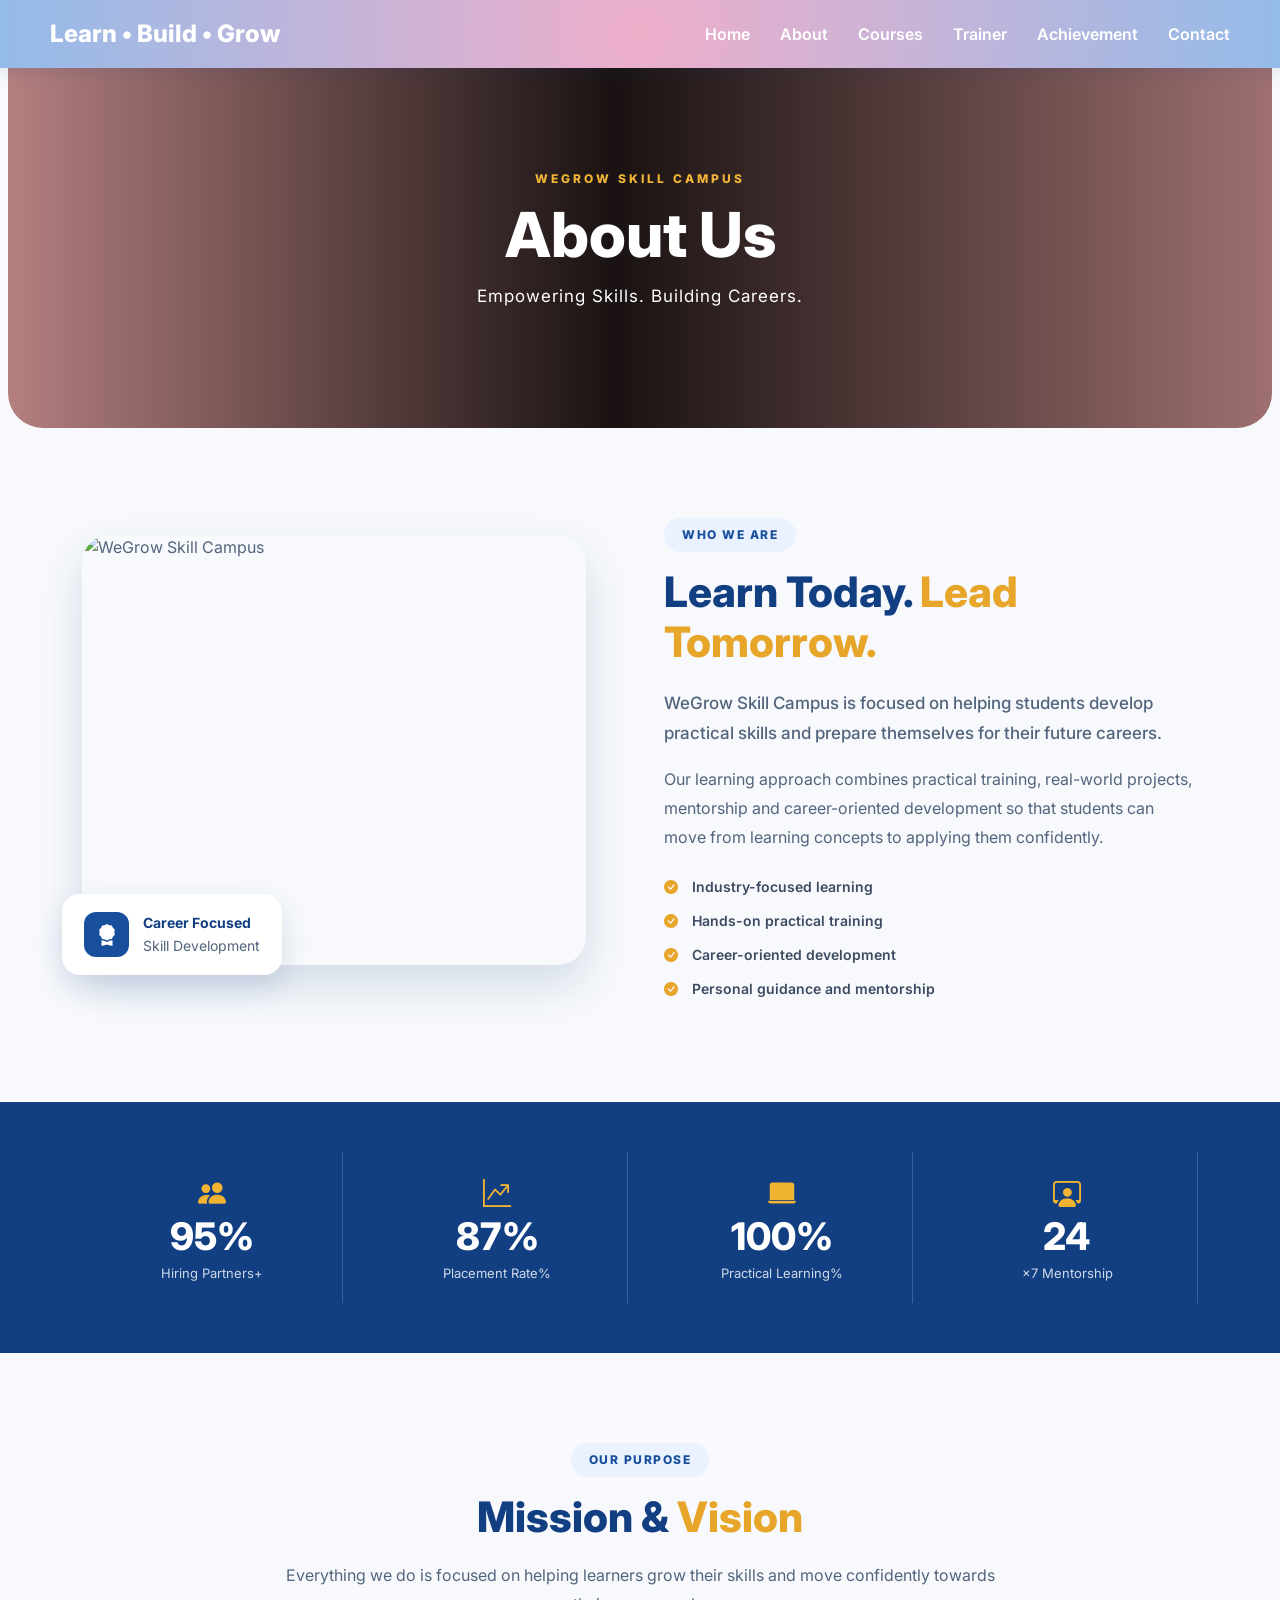
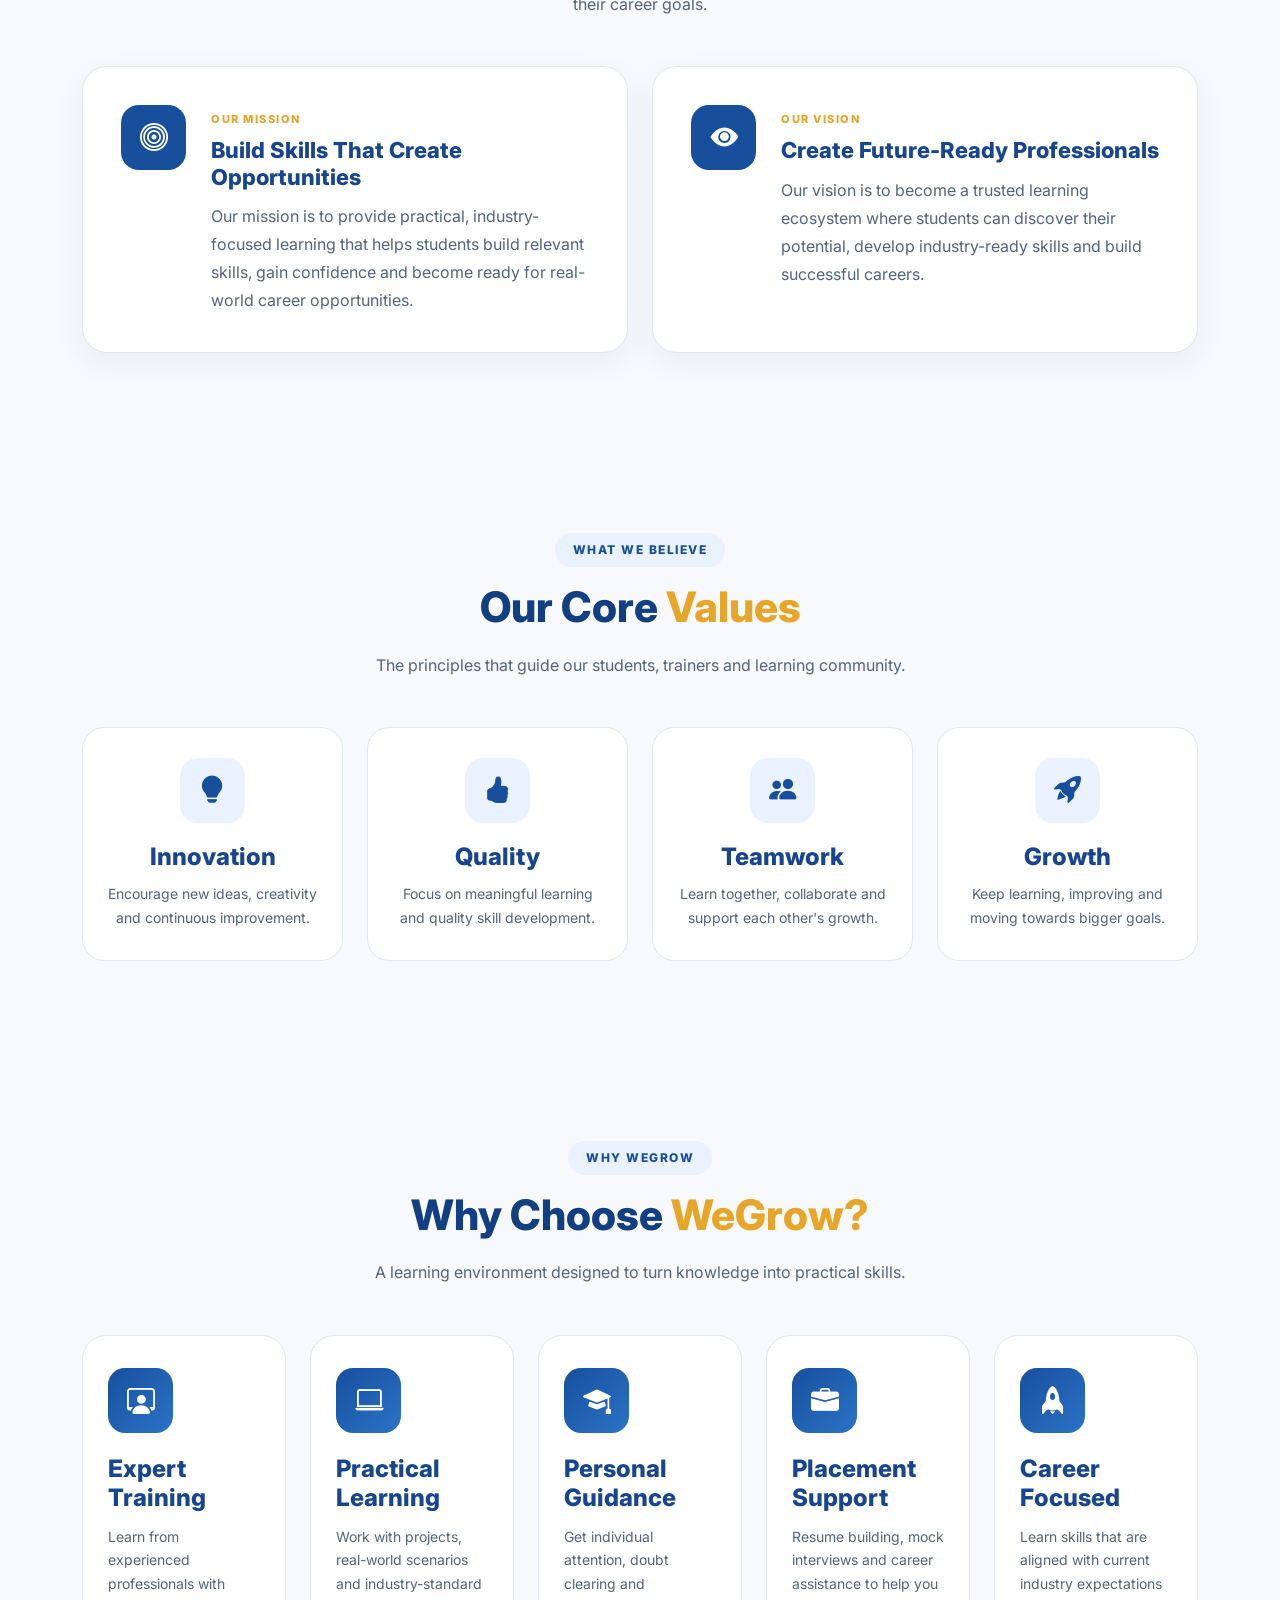
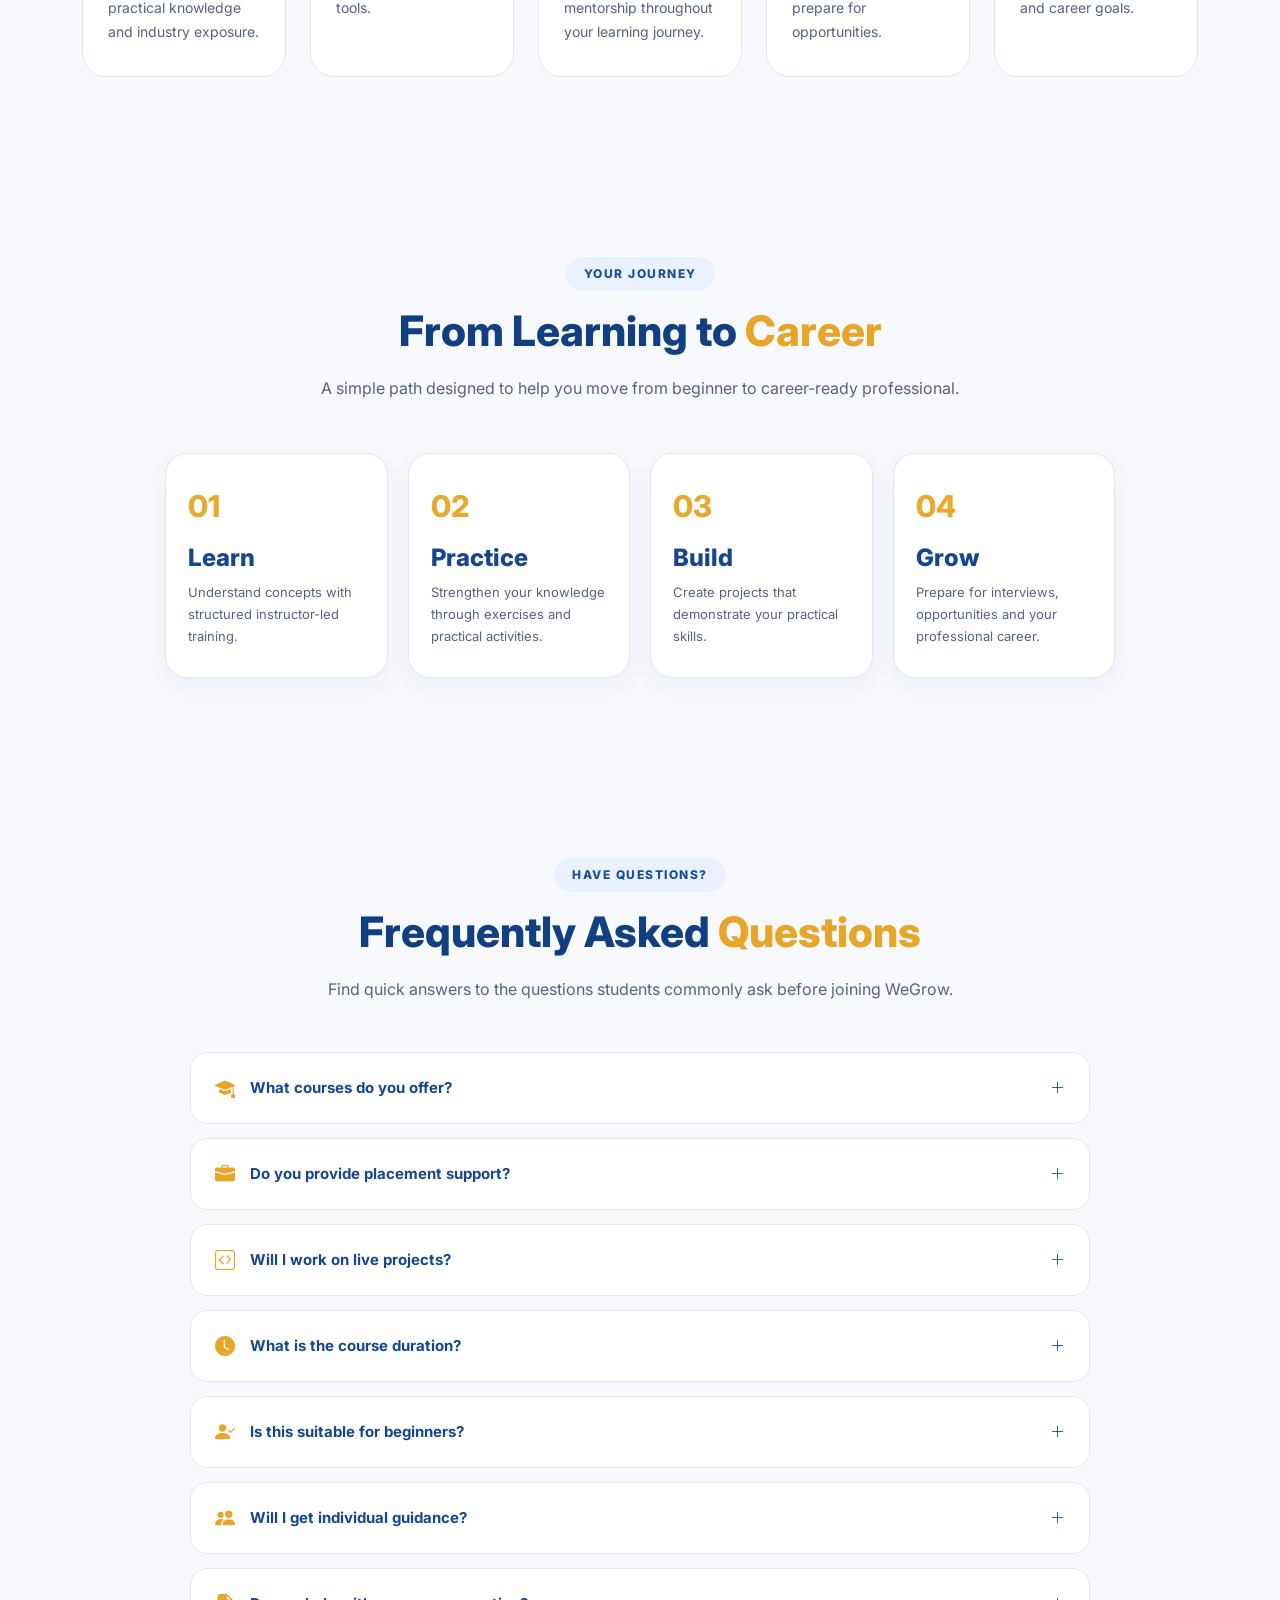
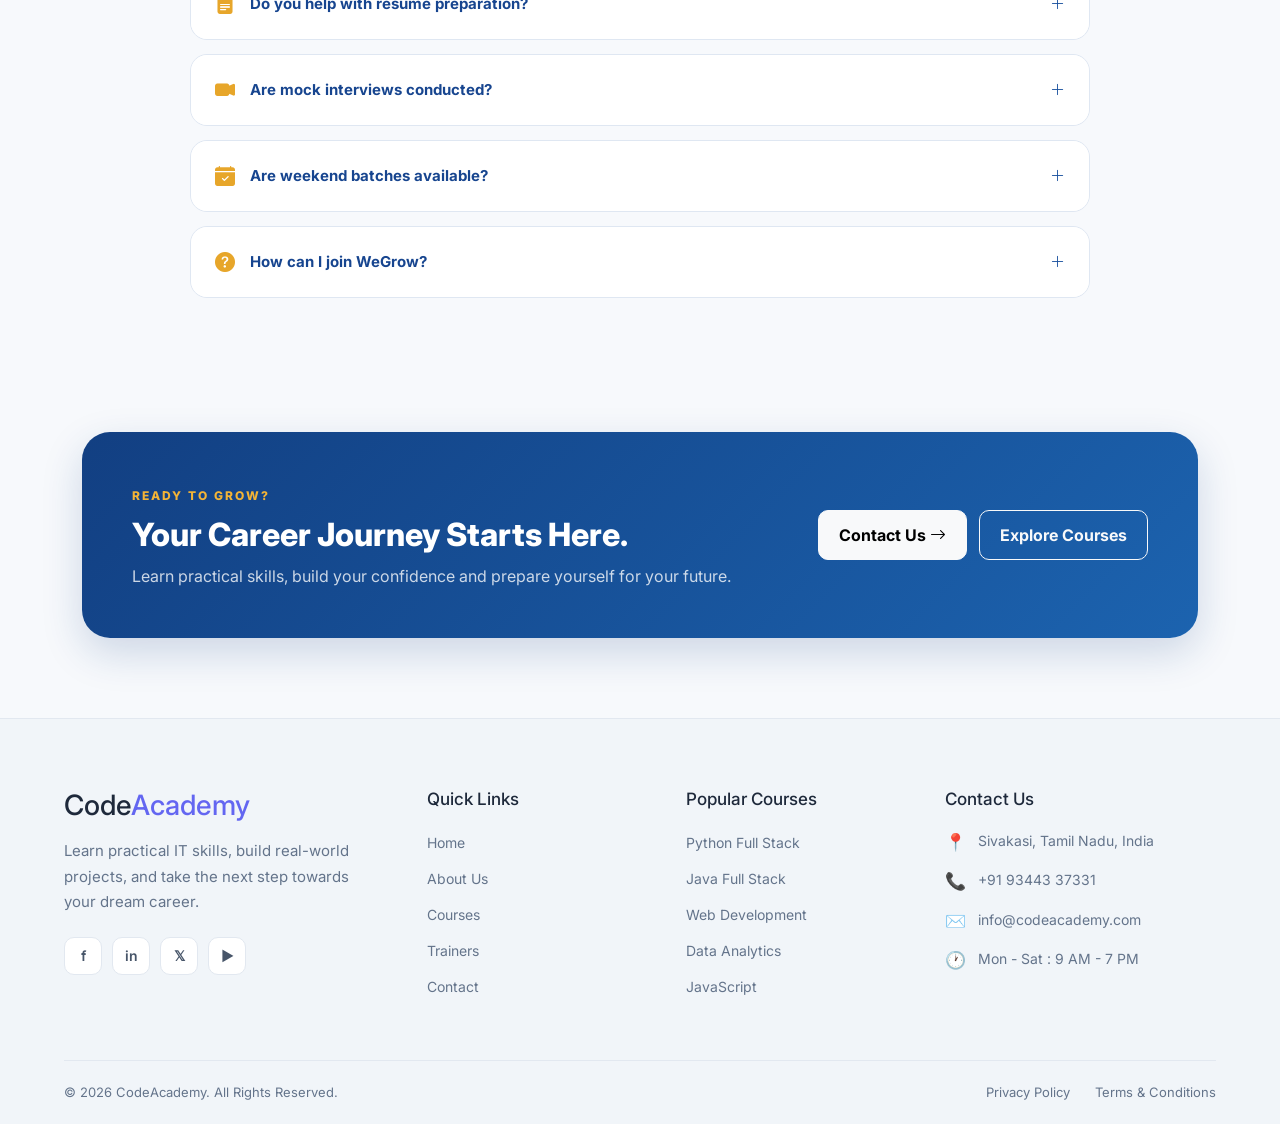
==== about.html @ affc08ed "Added new website pages" ====
<!DOCTYPE html>
<html lang="en">

<head>
    <meta charset="UTF-8">
    <meta name="viewport" content="width=device-width, initial-scale=1.0">

    <title>About Us | WeGrow Skill Campus</title>

    <!-- Bootstrap CSS -->
    <link href="https://cdn.jsdelivr.net/npm/bootstrap@5.3.8/dist/css/bootstrap.min.css" rel="stylesheet">

    <!-- Bootstrap Icons -->
    <link rel="stylesheet"
        href="https://cdn.jsdelivr.net/npm/bootstrap-icons@1.13.1/font/bootstrap-icons.min.css">

    <!-- Google Font -->
    <link href="https://fonts.googleapis.com/css2?family=Inter:wght@400;500;600;700;800&display=swap"
        rel="stylesheet">

    <link rel="stylesheet" href="about.css">
</head>

<body>

    <nav class="navbar">
    <div class="logo">Learn • Build • Grow</div>
    <ul class="nav-links">
      <li><a href="index.html">Home</a></li>
      <li><a href="about.html">About</a></li>
      <li><a href="courses.html">Courses</a></li>
      <li><a href="trainer.html">Trainer</a></li>
      <li><a href="achievement.html">Achievement</a></li>
      <li><a href="contact.html">Contact</a></li>
      
    </ul>
  </nav>


<!-- =====================================================
     HERO SECTION
===================================================== -->

<section class="about-hero">

    <div class="hero-overlay"></div>

    <div class="container">
        <div class="hero-content">

            <span class="hero-small-title">
                WEGROW SKILL CAMPUS
            </span>

            <h1>About Us</h1>

            <p>
                Empowering Skills. Building Careers.
            </p>

        </div>
    </div>

</section>


<!-- =====================================================
     WHO WE ARE
===================================================== -->

<section class="about-intro">

    <div class="container">

        <div class="row align-items-center g-5">

            <!-- Image -->
            <div class="col-lg-6">

                <div class="about-image-wrapper">

                    <img src="https://encrypted-tbn0.gstatic.com/images?q=tbn:ANd9GcS6mes86YXSQ2ppFsg-yTfZmdiR2V7ny5xwlV2DvlWqmg&s=10"
                         alt="WeGrow Skill Campus">

                    <div class="experience-card">

                        <i class="bi bi-award-fill"></i>

                        <div>
                            <strong>Career Focused</strong>
                            <small>Skill Development</small>
                        </div>

                    </div>

                </div>

            </div>


            <!-- Content -->
            <div class="col-lg-6">

                <span class="section-label">
                    WHO WE ARE
                </span>

                <h2>
                    Learn Today.
                    <span>Lead Tomorrow.</span>
                </h2>

                <p class="intro-text">
                    WeGrow Skill Campus is focused on helping students
                    develop practical skills and prepare themselves for
                    their future careers.
                </p>

                <p>
                    Our learning approach combines practical training,
                    real-world projects, mentorship and career-oriented
                    development so that students can move from learning
                    concepts to applying them confidently.
                </p>


                <div class="intro-points">

                    <div>
                        <i class="bi bi-check-circle-fill"></i>
                        Industry-focused learning
                    </div>

                    <div>
                        <i class="bi bi-check-circle-fill"></i>
                        Hands-on practical training
                    </div>

                    <div>
                        <i class="bi bi-check-circle-fill"></i>
                        Career-oriented development
                    </div>

                    <div>
                        <i class="bi bi-check-circle-fill"></i>
                        Personal guidance and mentorship
                    </div>

                </div>

            </div>

        </div>

    </div>

</section>



<!-- =====================================================
     STATS
===================================================== -->

<section class="stats-section">

    <div class="container">

        <div class="row g-4 text-center">

            <div class="col-6 col-lg-3">

                <div class="stat-box">

                    <i class="bi bi-people-fill"></i>

                    <h3 class="counter" data-target="150">95%</h3>

                    <p>Hiring Partners+</p>

                </div>

            </div>


            <div class="col-6 col-lg-3">

                <div class="stat-box">

                    <i class="bi bi-graph-up-arrow"></i>

                    <h3 class="counter" data-target="87">87%</h3>

                    <p>Placement Rate%</p>

                </div>

            </div>


            <div class="col-6 col-lg-3">

                <div class="stat-box">

                    <i class="bi bi-laptop-fill"></i>

                    <h3 class="counter" data-target="100">100%</h3>

                    <p>Practical Learning%</p>

                </div>

            </div>


            <div class="col-6 col-lg-3">

                <div class="stat-box">

                    <i class="bi bi-person-workspace"></i>

                    <h3 class="counter" data-target="24">24</h3>

                    <p>×7 Mentorship</p>

                </div>

            </div>

        </div>

    </div>

</section>



<!-- =====================================================
     MISSION & VISION
===================================================== -->

<section class="mission-section">

    <div class="container">

        <div class="section-heading text-center">

            <span class="section-label">
                OUR PURPOSE
            </span>

            <h2>
                Mission & <span>Vision</span>
            </h2>

            <p>
                Everything we do is focused on helping learners
                grow their skills and move confidently towards
                their career goals.
            </p>

        </div>


        <div class="row g-4 mt-4">

            <!-- Mission -->
            <div class="col-lg-6">

                <div class="purpose-card mission-card">

                    <div class="purpose-icon">
                        <i class="bi bi-bullseye"></i>
                    </div>

                    <div>

                        <span>OUR MISSION</span>

                        <h3>
                            Build Skills That Create Opportunities
                        </h3>

                        <p>
                            Our mission is to provide practical,
                            industry-focused learning that helps
                            students build relevant skills, gain
                            confidence and become ready for real-world
                            career opportunities.
                        </p>

                    </div>

                </div>

            </div>


            <!-- Vision -->
            <div class="col-lg-6">

                <div class="purpose-card vision-card">

                    <div class="purpose-icon">
                        <i class="bi bi-eye-fill"></i>
                    </div>

                    <div>

                        <span>OUR VISION</span>

                        <h3>
                            Create Future-Ready Professionals
                        </h3>

                        <p>
                            Our vision is to become a trusted learning
                            ecosystem where students can discover their
                            potential, develop industry-ready skills and
                            build successful careers.
                        </p>

                    </div>

                </div>

            </div>

        </div>

    </div>

</section>



<!-- =====================================================
     OUR VALUES
===================================================== -->

<section class="values-section">

    <div class="container">

        <div class="section-heading text-center">

            <span class="section-label">
                WHAT WE BELIEVE
            </span>

            <h2>
                Our Core <span>Values</span>
            </h2>

            <p>
                The principles that guide our students,
                trainers and learning community.
            </p>

        </div>


        <div class="row g-4 mt-4">

            <div class="col-lg-3 col-md-6">

                <div class="value-card">

                    <div class="value-icon">
                        <i class="bi bi-lightbulb-fill"></i>
                    </div>

                    <h4>Innovation</h4>

                    <p>
                        Encourage new ideas, creativity and
                        continuous improvement.
                    </p>

                </div>

            </div>


            <div class="col-lg-3 col-md-6">

                <div class="value-card">

                    <div class="value-icon">
                        <i class="bi bi-hand-thumbs-up-fill"></i>
                    </div>

                    <h4>Quality</h4>

                    <p>
                        Focus on meaningful learning and
                        quality skill development.
                    </p>

                </div>

            </div>


            <div class="col-lg-3 col-md-6">

                <div class="value-card">

                    <div class="value-icon">
                        <i class="bi bi-people-fill"></i>
                    </div>

                    <h4>Teamwork</h4>

                    <p>
                        Learn together, collaborate and
                        support each other's growth.
                    </p>

                </div>

            </div>


            <div class="col-lg-3 col-md-6">

                <div class="value-card">

                    <div class="value-icon">
                        <i class="bi bi-rocket-takeoff-fill"></i>
                    </div>

                    <h4>Growth</h4>

                    <p>
                        Keep learning, improving and moving
                        towards bigger goals.
                    </p>

                </div>

            </div>

        </div>

    </div>

</section>



<!-- =====================================================
     WHY CHOOSE WEGROW
===================================================== -->

<section class="why-section">

    <div class="container">

        <div class="section-heading text-center">

            <span class="section-label">
                WHY WEGROW
            </span>

            <h2>
                Why Choose <span>WeGrow?</span>
            </h2>

            <p>
                A learning environment designed to turn knowledge
                into practical skills.
            </p>

        </div>


        <div class="row g-4 mt-4">

            <!-- Card 1 -->
            <div class="col-lg col-md-6">

                <div class="why-card">

                    <div class="why-icon">
                        <i class="bi bi-person-workspace"></i>
                    </div>

                    <h4>Expert Training</h4>

                    <p>
                        Learn from experienced professionals with
                        practical knowledge and industry exposure.
                    </p>

                </div>

            </div>


            <!-- Card 2 -->
            <div class="col-lg col-md-6">

                <div class="why-card">

                    <div class="why-icon">
                        <i class="bi bi-laptop"></i>
                    </div>

                    <h4>Practical Learning</h4>

                    <p>
                        Work with projects, real-world scenarios and
                        industry-standard tools.
                    </p>

                </div>

            </div>


            <!-- Card 3 -->
            <div class="col-lg col-md-6">

                <div class="why-card">

                    <div class="why-icon">
                        <i class="bi bi-mortarboard-fill"></i>
                    </div>

                    <h4>Personal Guidance</h4>

                    <p>
                        Get individual attention, doubt clearing and
                        mentorship throughout your learning journey.
                    </p>

                </div>

            </div>


            <!-- Card 4 -->
            <div class="col-lg col-md-6">

                <div class="why-card">

                    <div class="why-icon">
                        <i class="bi bi-briefcase-fill"></i>
                    </div>

                    <h4>Placement Support</h4>

                    <p>
                        Resume building, mock interviews and career
                        assistance to help you prepare for opportunities.
                    </p>

                </div>

            </div>


            <!-- Card 5 -->
            <div class="col-lg col-md-6">

                <div class="why-card">

                    <div class="why-icon">
                        <i class="bi bi-rocket-fill"></i>
                    </div>

                    <h4>Career Focused</h4>

                    <p>
                        Learn skills that are aligned with current
                        industry expectations and career goals.
                    </p>

                </div>

            </div>

        </div>

    </div>

</section>



<!-- =====================================================
     LEARNING JOURNEY
===================================================== -->

<section class="journey-section">

    <div class="container">

        <div class="section-heading text-center">

            <span class="section-label">
                YOUR JOURNEY
            </span>

            <h2>
                From Learning to <span>Career</span>
            </h2>

            <p>
                A simple path designed to help you move from
                beginner to career-ready professional.
            </p>

        </div>


        <div class="journey">

            <div class="journey-item">

                <div class="journey-number">01</div>

                <div>
                    <h4>Learn</h4>
                    <p>
                        Understand concepts with structured
                        instructor-led training.
                    </p>
                </div>

            </div>


            <div class="journey-item">

                <div class="journey-number">02</div>

                <div>
                    <h4>Practice</h4>
                    <p>
                        Strengthen your knowledge through exercises
                        and practical activities.
                    </p>
                </div>

            </div>


            <div class="journey-item">

                <div class="journey-number">03</div>

                <div>
                    <h4>Build</h4>
                    <p>
                        Create projects that demonstrate your
                        practical skills.
                    </p>
                </div>

            </div>


            <div class="journey-item">

                <div class="journey-number">04</div>

                <div>
                    <h4>Grow</h4>
                    <p>
                        Prepare for interviews, opportunities and
                        your professional career.
                    </p>
                </div>

            </div>

        </div>

    </div>

</section>









<!-- =====================================================
     FAQ
===================================================== -->

<section class="faq-section">

    <div class="container">

        <div class="section-heading text-center">

            <span class="section-label">
                HAVE QUESTIONS?
            </span>

            <h2>
                Frequently Asked <span>Questions</span>
            </h2>

            <p>
                Find quick answers to the questions students
                commonly ask before joining WeGrow.
            </p>

        </div>


        <div class="faq-container mt-5">


            <!-- FAQ 1 -->
            <div class="faq-item">

                <button class="faq-question">

                    <span>
                        <i class="bi bi-mortarboard-fill"></i>
                        What courses do you offer?
                    </span>

                    <i class="bi bi-plus-lg faq-arrow"></i>

                </button>

                <div class="faq-answer">

                    <p>
                        We offer career-oriented training programs
                        designed to help students develop practical
                        and industry-relevant skills. Course
                        availability may vary based on current
                        programs.
                    </p>

                </div>

            </div>



            <!-- FAQ 2 -->
            <div class="faq-item">

                <button class="faq-question">

                    <span>
                        <i class="bi bi-briefcase-fill"></i>
                        Do you provide placement support?
                    </span>

                    <i class="bi bi-plus-lg faq-arrow"></i>

                </button>

                <div class="faq-answer">

                    <p>
                        Yes. We provide placement assistance including
                        resume building, LinkedIn profile optimization,
                        mock interviews, coding practice and aptitude
                        preparation. Our existing page also highlights
                        a dedicated placement cell and 150+ hiring
                        partners.
                    </p>

                </div>

            </div>



            <!-- FAQ 3 -->
            <div class="faq-item">

                <button class="faq-question">

                    <span>
                        <i class="bi bi-code-square"></i>
                        Will I work on live projects?
                    </span>

                    <i class="bi bi-plus-lg faq-arrow"></i>

                </button>

                <div class="faq-answer">

                    <p>
                        Yes. Students get hands-on experience through
                        practical activities and real-world projects,
                        helping them build a stronger portfolio.
                    </p>

                </div>

            </div>



            <!-- FAQ 4 -->
            <div class="faq-item">

                <button class="faq-question">

                    <span>
                        <i class="bi bi-clock-fill"></i>
                        What is the course duration?
                    </span>

                    <i class="bi bi-plus-lg faq-arrow"></i>

                </button>

                <div class="faq-answer">

                    <p>
                        Course duration depends on the program.
                        Regular courses may range from 3 to 6 months,
                        while fast-track programs may take around
                        2 to 3 months. Weekend batches may also be
                        available.
                    </p>

                </div>

            </div>



            <!-- FAQ 5 -->
            <div class="faq-item">

                <button class="faq-question">

                    <span>
                        <i class="bi bi-person-check-fill"></i>
                        Is this suitable for beginners?
                    </span>

                    <i class="bi bi-plus-lg faq-arrow"></i>

                </button>

                <div class="faq-answer">

                    <p>
                        Yes. Learning paths can be structured to help
                        students understand concepts step by step,
                        practice regularly and gradually build
                        practical skills.
                    </p>

                </div>

            </div>



            <!-- FAQ 6 -->
            <div class="faq-item">

                <button class="faq-question">

                    <span>
                        <i class="bi bi-people-fill"></i>
                        Will I get individual guidance?
                    </span>

                    <i class="bi bi-plus-lg faq-arrow"></i>

                </button>

                <div class="faq-answer">

                    <p>
                        Yes. Personal guidance, doubt-clearing
                        sessions and mentorship are part of the
                        learning approach.
                    </p>

                </div>

            </div>



            <!-- FAQ 7 -->
            <div class="faq-item">

                <button class="faq-question">

                    <span>
                        <i class="bi bi-file-earmark-text-fill"></i>
                        Do you help with resume preparation?
                    </span>

                    <i class="bi bi-plus-lg faq-arrow"></i>

                </button>

                <div class="faq-answer">

                    <p>
                        Resume building and LinkedIn profile
                        optimization are included in the placement
                        support described by WeGrow.
                    </p>

                </div>

            </div>



            <!-- FAQ 8 -->
            <div class="faq-item">

                <button class="faq-question">

                    <span>
                        <i class="bi bi-camera-video-fill"></i>
                        Are mock interviews conducted?
                    </span>

                    <i class="bi bi-plus-lg faq-arrow"></i>

                </button>

                <div class="faq-answer">

                    <p>
                        Yes. Mock interviews can include technical
                        and HR preparation to help students become
                        more confident during actual interviews.
                    </p>

                </div>

            </div>



            <!-- FAQ 9 -->
            <div class="faq-item">

                <button class="faq-question">

                    <span>
                        <i class="bi bi-calendar-check-fill"></i>
                        Are weekend batches available?
                    </span>

                    <i class="bi bi-plus-lg faq-arrow"></i>

                </button>

                <div class="faq-answer">

                    <p>
                        Weekend batches are available for suitable
                        programs. Please contact the institute for
                        the current batch schedule.
                    </p>

                </div>

            </div>



            <!-- FAQ 10 -->
            <div class="faq-item">

                <button class="faq-question">

                    <span>
                        <i class="bi bi-question-circle-fill"></i>
                        How can I join WeGrow?
                    </span>

                    <i class="bi bi-plus-lg faq-arrow"></i>

                </button>

                <div class="faq-answer">

                    <p>
                        You can contact the WeGrow team to learn about
                        available courses, batch schedules, fees and
                        admission procedures.
                    </p>

                </div>

            </div>

        </div>

    </div>

</section>



<!-- =====================================================
     CTA
===================================================== -->

<section class="cta-section">

    <div class="container">

        <div class="cta-box">

            <div>

                <span>READY TO GROW?</span>

                <h2>
                    Your Career Journey Starts Here.
                </h2>

                <p>
                    Learn practical skills, build your confidence
                    and prepare yourself for your future.
                </p>

            </div>


            <div class="cta-buttons">

                <a href="Contact.html" class="btn btn-light">
                    Contact Us
                    <i class="bi bi-arrow-right"></i>
                </a>

                <a href="Course.html" class="btn btn-outline-light">
                    Explore Courses
                </a>

            </div>
            
        </div>

    </div>

</section>


<!-- ================= FOOTER ================= -->

<footer class="footer">

    <div class="footer-container">

        <!-- Brand -->
        <div class="footer-box footer-brand">

            <h2>Code<span>Academy</span></h2>

            <p>
                Learn practical IT skills, build real-world projects,
                and take the next step towards your dream career.
            </p>

            <div class="social-links">
                <a href="#">f</a>
                <a href="#">in</a>
                <a href="#">𝕏</a>
                <a href="#">▶</a>
            </div>

        </div>


        <!-- Quick Links -->
        <div class="footer-box">

            <h3>Quick Links</h3>

            <ul>
                <li><a href="index.html">Home</a></li>
                <li><a href="about.html">About Us</a></li>
                <li><a href="course.html">Courses</a></li>
                <li><a href="trainers.html">Trainers</a></li>
                <li><a href="contact.html">Contact</a></li>
            </ul>

        </div>


        <!-- Courses -->
        <div class="footer-box">

            <h3>Popular Courses</h3>

            <ul>
                <li><a href="#">Python Full Stack</a></li>
                <li><a href="#">Java Full Stack</a></li>
                <li><a href="#">Web Development</a></li>
                <li><a href="#">Data Analytics</a></li>
                <li><a href="#">JavaScript</a></li>
            </ul>

        </div>


        <!-- Contact -->
        <div class="footer-box">

            <h3>Contact Us</h3>

            <div class="contact-item">
                <span>📍</span>
                <p>Sivakasi, Tamil Nadu, India</p>
            </div>

            <div class="contact-item">
                <span>📞</span>
                <p>+91 93443 37331</p>
            </div>

            <div class="contact-item">
                <span>✉️</span>
                <p>info@codeacademy.com</p>
            </div>

            <div class="contact-item">
                <span>🕐</span>
                <p>Mon - Sat : 9 AM - 7 PM</p>
            </div>

        </div>

    </div>


    <!-- Bottom Footer -->

    <div class="footer-bottom">

        <p>
            © 2026 CodeAcademy. All Rights Reserved.
        </p>

        <div>
            <a href="#">Privacy Policy</a>
            <a href="#">Terms & Conditions</a>
        </div>

    </div>

</footer>



<!-- Bootstrap JS -->
<script src="https://cdn.jsdelivr.net/npm/bootstrap@5.3.8/dist/js/bootstrap.bundle.min.js"></script>

<!-- Custom JavaScript -->
<script src="About.js"></script>

</body>
</html>
---- about.css ----
/* =====================================================
   GLOBAL SETTINGS
===================================================== */

* {
    box-sizing: border-box;
}

html {
    scroll-behavior: smooth;
}

body {
    margin: 0;
    font-family: "Inter", Arial, sans-serif;
    background: #f7f9fc;
    color: #53657d;
}

section {
    overflow: hidden;
}

img {
    max-width: 100%;
    display: block;
}


/* =====================================================
   NAVBAR
===================================================== */

.navbar {
    display: flex;
    justify-content: space-between;
    align-items: center;

    padding: 16px 50px;

    background: radial-gradient(
        circle,
        rgba(238, 174, 202, 1) 0%,
        rgba(148, 187, 233, 1) 100%
    );

    box-shadow: 0 4px 15px rgba(18, 63, 130, 0.12);

    position: relative;
    z-index: 1000;
}

.logo {
    color: #ffffff;
    font-size: 24px;
    font-weight: 800;
    white-space: nowrap;
}

.nav-links {
    list-style: none;
    display: flex;
    align-items: center;
    gap: 30px;

    margin: 0;
    padding: 0;
}

.nav-links li {
    margin: 0;
}

.nav-links a {
    color: #ffffff;
    text-decoration: none;
    font-size: 16px;
    font-weight: 600;

    transition: all 0.3s ease;
}

.nav-links a:hover {
    color: #123f82;
}


/* =====================================================
   COMMON SECTION
===================================================== */

.section-heading {
    max-width: 720px;
    margin: 0 auto;
    text-align: center;
}

.section-label {
    display: inline-block;

    padding: 8px 18px;
    border-radius: 50px;

    background: #eaf2ff;
    color: #174f9d;

    font-size: 12px;
    font-weight: 800;

    letter-spacing: 1.5px;
    margin-bottom: 15px;
}

.section-heading h2 {
    color: #123f82;

    font-size: 42px;
    font-weight: 800;
    line-height: 1.2;

    margin-bottom: 18px;
}

.section-heading h2 span {
    color: #e7a62a;
}

.section-heading p {
    color: #53657d;
    line-height: 1.8;
    margin: 0;
}


/* =====================================================
   HERO
===================================================== */

.about-hero {

    height: 360px;

    margin: 0 8px;

    position: relative;

    overflow: hidden;

    border-radius: 0 0 35px 35px;

    background:
        url("images/about-left.jpg") left center / 50% 100% no-repeat,
        url("images/about-right.jpg") right center / 50% 100% no-repeat,
        #d39595;
}

.hero-overlay {

    position: absolute;

    inset: 0;

    background:
        linear-gradient(
            90deg,
            rgba(0, 0, 0, 0.15),
            rgba(0, 0, 0, 0.88) 48%,
            rgba(0, 0, 0, 0.25)
        );
}

.hero-content {

    position: relative;

    z-index: 2;

    height: 360px;

    display: flex;

    flex-direction: column;

    justify-content: center;

    align-items: center;

    text-align: center;
}

.hero-small-title {

    color: #f1b436;

    font-size: 12px;

    font-weight: 800;

    letter-spacing: 3px;

    margin-bottom: 10px;
}

.hero-content h1 {

    color: white;

    font-size: 62px;

    font-weight: 800;

    margin: 0;
}

.hero-content p {

    color: #ffffff;

    font-size: 17px;

    margin-top: 12px;

    letter-spacing: 1px;
}




/* =====================================================
   ABOUT INTRO
===================================================== */

.about-intro {
    padding: 90px 15px;
    background: #f7f9fc;
}

.about-image-wrapper {
    position: relative;

    padding-right: 30px;
    padding-bottom: 30px;
}

.about-image-wrapper img {
    width: 100%;
    height: 430px;

    object-fit: cover;

    border-radius: 28px;

    box-shadow: 0 20px 45px rgba(22, 59, 112, 0.15);
}

.about-image-wrapper::after {
    content: "";

    position: absolute;

    right: 0;
    bottom: 0;

    width: 180px;
    height: 180px;

    border-radius: 25px;

    background: #e7a62a;

    z-index: -1;
}

.experience-card {
    position: absolute;

    left: -20px;
    bottom: 20px;

    display: flex;
    align-items: center;

    gap: 14px;

    padding: 18px 22px;

    border-radius: 18px;

    background: #ffffff;

    box-shadow: 0 12px 30px rgba(18, 63, 130, 0.15);
}

.experience-card i {
    width: 45px;
    height: 45px;

    display: flex;

    justify-content: center;
    align-items: center;

    border-radius: 12px;

    background: #174f9d;
    color: #ffffff;

    font-size: 22px;
}

.experience-card strong {
    display: block;

    color: #123f82;

    font-size: 14px;
}

.experience-card small {
    color: #53657d;
}

.about-intro h2 {
    color: #123f82;

    font-size: 42px;
    font-weight: 800;

    line-height: 1.2;

    margin-bottom: 20px;
}

.about-intro h2 span {
    color: #e7a62a;
}

.about-intro p {
    color: #53657d;
    line-height: 1.8;
}

.intro-text {
    font-size: 17px;
    font-weight: 500;
}

.intro-points {
    margin-top: 25px;
}

.intro-points div {
    margin-bottom: 13px;

    color: #3d4b62;

    font-size: 14px;
    font-weight: 600;
}

.intro-points i {
    color: #e7a62a;
    margin-right: 10px;
}

    
/* =====================================================
   STATS
===================================================== */

.stats-section {
    padding: 50px 15px;
    background: #123f82;
}

.stat-box {
    padding: 20px;
    color: #ffffff;

    border-right: 1px solid rgba(255, 255, 255, 0.18);
}

.stat-box i {
    font-size: 28px;

    color: #f0b332;

    margin-bottom: 10px;
}

.stat-box h3 {
    font-size: 38px;
    font-weight: 800;

    margin: 0;
}

.stat-box p {
    margin: 4px 0 0;

    color: rgba(255, 255, 255, 0.80);

    font-size: 13px;
}


/* =====================================================
   MISSION & VISION
===================================================== */

.mission-section {
    padding: 90px 15px;
    background: #f7f9fc;
}

.purpose-card {
    height: 100%;

    display: flex;

    gap: 25px;

    padding: 38px;

    border-radius: 25px;

    background: #ffffff;

    border: 1px solid #dfe7f2;

    box-shadow: 0 10px 30px rgba(30, 55, 100, 0.06);

    transition: all 0.3s ease;
}

.purpose-card:hover {
    transform: translateY(-7px);

    box-shadow: 0 18px 38px rgba(30, 55, 100, 0.12);
}

.purpose-icon {
    width: 65px;
    height: 65px;

    min-width: 65px;

    display: flex;

    align-items: center;
    justify-content: center;

    border-radius: 18px;

    background: #174f9d;
    color: #ffffff;

    font-size: 28px;
}

.purpose-card span {
    color: #e5a52b;

    font-size: 11px;
    font-weight: 800;

    letter-spacing: 1.5px;
}

.purpose-card h3 {
    color: #17458f;

    font-size: 22px;
    font-weight: 800;

    margin: 8px 0 12px;
}

.purpose-card p {
    color: #53657d;

    line-height: 1.75;

    margin: 0;
}


/* =====================================================
   VALUES
===================================================== */

.value-card {
    height: 100%;
    padding: 30px 25px;
    text-align: center;
    background: #ffffff;
    border: 1px solid #dfe7f2;
    border-radius: 22px;
    transition: transform 0.3s ease, box-shadow 0.3s ease;
}

.value-card:hover {
    transform: scale(1.08); /* expands the card */
    box-shadow: 0 20px 40px rgba(24, 68, 130, 0.15);
}

.value-card:hover .value-icon {
    transform: scale(1.15);
    transition: transform 0.3s ease;
}


 .values-section {
    padding: 90px 15px;
    background: #f7f9fc;
}

.value-card {
    height: 100%;

    padding: 30px 25px;

    text-align: center;

    background: #ffffff;

    border: 1px solid #dfe7f2;

    border-radius: 22px;

    transition: all 0.3s ease;
}

.value-card:hover {
    transform: translateY(-8px);

    box-shadow: 0 15px 35px rgba(24, 68, 130, 0.12);
}

.value-icon {
    width: 65px;
    height: 65px;

    margin: 0 auto 20px;

    display: flex;

    justify-content: center;
    align-items: center;

    border-radius: 18px;

    background: #eaf2ff;
    color: #174f9d;

    font-size: 27px;
}

.value-card h4 {
    color: #17458f;

    font-weight: 800;

    margin-bottom: 10px;
}

.value-card p {
    color: #53657d;

    font-size: 14px;

    line-height: 1.7;

    margin: 0;
} 



/* =====================================================
   WHY CHOOSE WEGROW
===================================================== */
.why-card {
    height: 100%;
    padding: 32px 25px;
    background: #ffffff;
    border-radius: 24px;
    border: 1px solid #dfe7f2;
    transition: transform 0.3s ease, box-shadow 0.3s ease;
}

.why-card:hover {
    transform: scale(1.08); /* expands the card */
    box-shadow: 0 22px 45px rgba(25, 69, 135, 0.15);
}



.why-section {
    padding: 90px 15px;
    background: #f7f9fc;
}

/* .why-card {
    height: 100%;

    padding: 32px 25px;

    background: #ffffff;

    border-radius: 24px;

    border: 1px solid #dfe7f2;

    transition: all 0.3s ease;
}

.why-card:hover {
    transform: translateY(-9px);

    box-shadow: 0 18px 38px rgba(25, 69, 135, 0.13);
} */

.why-icon {
    width: 65px;
    height: 65px;

    display: flex;

    align-items: center;
    justify-content: center;

    margin-bottom: 22px;

    border-radius: 17px;

    background: linear-gradient(
        135deg,
        #174f9d,
        #2b73c6
    );

    color: #ffffff;

    font-size: 28px;
}

.why-card h4 {
    color: #17458f;

    font-weight: 800;

    margin-bottom: 12px;
}

.why-card p {
    color: #53657d;

    line-height: 1.7;

    font-size: 14px;

    margin: 0;
}


/* =====================================================
   LEARNING JOURNEY
===================================================== */

.journey-section {
    padding: 90px 15px;
    background: #f7f9fc;
}

.journey {
    max-width: 950px;

    margin: 50px auto 0;

    display: grid;

    grid-template-columns: repeat(4, 1fr);

    gap: 20px;
}

.journey-item {
    position: relative;

    padding: 30px 22px;

    border-radius: 22px;

    background: #ffffff;

    border: 1px solid #dfe7f2;

    box-shadow: 0 8px 25px rgba(18, 63, 130, 0.05);
}

.journey-number {
    color: #e8aa2e;

    font-size: 30px;

    font-weight: 800;

    margin-bottom: 15px;
}

.journey-item h4 {
    color: #17458f;

    font-weight: 800;
}

.journey-item p {
    color: #53657d;

    font-size: 13px;

    line-height: 1.7;

    margin: 0;
}


/* =====================================================
   FAQ
===================================================== */

.faq-section {
    padding: 90px 15px;
    background: #f7f9fc;
}

.faq-container {
    max-width: 900px;

    margin-left: auto;
    margin-right: auto;
}

.faq-item {
    margin-bottom: 14px;

    border: 1px solid #dfe7f2;

    border-radius: 17px;

    overflow: hidden;

    background: #ffffff;

    transition: all 0.3s ease;
}

.faq-item:hover {
    border-color: #b9cdec;

    box-shadow: 0 8px 25px rgba(18, 63, 130, 0.08);
}

.faq-item.active {
    border-color: #b9cdec;

    box-shadow: 0 10px 28px rgba(25, 69, 135, 0.10);
}

.faq-question {
    width: 100%;

    border: 0;

    background: #ffffff;

    padding: 20px 24px;

    display: flex;

    justify-content: space-between;
    align-items: center;

    text-align: left;

    color: #17458f;

    font-size: 15px;
    font-weight: 700;

    cursor: pointer;
}

.faq-question span {
    display: flex;

    align-items: center;

    gap: 15px;
}

.faq-question span i {
    color: #e7a62a;

    font-size: 20px;
}

.faq-arrow {
    transition: transform 0.3s ease;

    color: #174f9d;
}

.faq-item.active .faq-arrow {
    transform: rotate(45deg);
}

.faq-answer {
    max-height: 0;

    overflow: hidden;

    transition: max-height 0.4s ease;

    background: #f7f9fc;
}

.faq-answer p {
    padding: 20px 24px;

    margin: 0;

    color: #53657d;

    font-size: 14px;

    line-height: 1.8;
}


/* =====================================================
   CTA
===================================================== */

.cta-section {
    padding: 30px 15px 80px;

    background: #f7f9fc;
}

.cta-box {
    padding: 50px;

    display: flex;

    align-items: center;

    justify-content: space-between;

    gap: 30px;

    border-radius: 28px;

    background:
        linear-gradient(
            135deg,
            #123f82,
            #1c63af
        );

    color: #ffffff;

    box-shadow: 0 15px 40px rgba(18, 63, 130, 0.18);
}

.cta-box > div:first-child {
    max-width: 650px;
}

.cta-box span {
    color: #f3b436;

    font-size: 12px;

    font-weight: 800;

    letter-spacing: 2px;
}

.cta-box h2 {
    font-size: 32px;

    font-weight: 800;

    margin: 10px 0;
}

.cta-box p {
    margin: 0;

    color: rgba(255, 255, 255, 0.78);
}

.cta-buttons {
    display: flex;

    gap: 12px;

    flex-wrap: wrap;
}

.cta-buttons .btn {
    padding: 12px 20px;

    border-radius: 10px;

    font-weight: 700;
}


/* ============================= */
/* FOOTER */
/* ============================= */

.footer {
    background: #F1F5F9;
    border-top: 1px solid #E2E8F0;
    padding-top: 70px;
}


/* Main Container */

.footer-container {
    width: 90%;
    max-width: 1200px;
    margin: auto;

    display: grid;

    grid-template-columns: 1.5fr 1fr 1fr 1.3fr;

    gap: 50px;

    padding-bottom: 50px;
}


/* ============================= */
/* BRAND */
/* ============================= */

.footer-brand h2 {
    font-size: 28px;
    color: #1E293B;
    margin-bottom: 15px;
}

.footer-brand h2 span {
    color: #6366F1;
}

.footer-brand p {
    color: #64748B;
    font-size: 15px;
    line-height: 1.7;
    max-width: 330px;
}


/* ============================= */
/* FOOTER HEADINGS */
/* ============================= */

.footer-box h3 {
    color: #1E293B;

    font-size: 17px;

    margin-bottom: 20px;
}


/* ============================= */
/* LINKS */
/* ============================= */

.footer-box ul {
    list-style: none;
    padding: 0;
    margin: 0;
}

.footer-box ul li {
    margin-bottom: 12px;
}

.footer-box ul li a {
    text-decoration: none;

    color: #64748B;

    font-size: 14px;

    transition: 0.3s;
}

.footer-box ul li a:hover {
    color: #6366F1;

    padding-left: 5px;
}


/* ============================= */
/* SOCIAL LINKS */
/* ============================= */

.social-links {
    display: flex;

    gap: 10px;

    margin-top: 22px;
}

.social-links a {
    width: 38px;
    height: 38px;

    display: flex;

    align-items: center;
    justify-content: center;

    background: #FFFFFF;

    border: 1px solid #E2E8F0;

    border-radius: 10px;

    text-decoration: none;

    color: #475569;

    font-size: 14px;

    font-weight: 600;

    transition: 0.3s;
}

.social-links a:hover {
    background: #6366F1;

    color: #FFFFFF;

    transform: translateY(-4px);
}


/* ============================= */
/* CONTACT */
/* ============================= */

.contact-item {
    display: flex;

    align-items: flex-start;

    gap: 12px;

    margin-bottom: 14px;
}

.contact-item span {
    font-size: 17px;
}

.contact-item p {
    margin: 0;

    color: #64748B;

    font-size: 14px;

    line-height: 1.5;
}


/* ============================= */
/* BOTTOM FOOTER */
/* ============================= */

.footer-bottom {
    width: 90%;
    max-width: 1200px;

    margin: auto;

    padding: 22px 0;

    border-top: 1px solid #E2E8F0;

    display: flex;

    align-items: center;

    justify-content: space-between;
}

.footer-bottom p {
    margin: 0;

    color: #64748B;

    font-size: 13px;
}

.footer-bottom div {
    display: flex;

    gap: 25px;
}

.footer-bottom a {
    text-decoration: none;

    color: #64748B;

    font-size: 13px;

    transition: 0.3s;
}

.footer-bottom a:hover {
    color: #6366F1;
}


/* ============================= */
/* TABLET */
/* ============================= */

@media (max-width: 900px) {

    .footer-container {
        grid-template-columns: repeat(2, 1fr);

        gap: 40px;
    }

}


/* ============================= */
/* MOBILE */
/* ============================= */

@media (max-width: 600px) {

    .footer {
        padding-top: 50px;
    }

    .footer-container {
        grid-template-columns: 1fr;

        gap: 35px;
    }

    .footer-bottom {
        flex-direction: column;

        gap: 15px;

        text-align: center;
    }

    .footer-bottom div {
        flex-direction: column;

        gap: 8px;
    }

}


/* =====================================================
   SCROLL REVEAL
===================================================== */

.reveal {
    opacity: 0;

    transform: translateY(30px);

    transition:
        opacity 0.7s ease,
        transform 0.7s ease;
}

.reveal.show {
    opacity: 1;

    transform: translateY(0);
}


/* =====================================================
   RESPONSIVE
===================================================== */

@media (max-width: 992px) {

    .navbar {
        padding: 15px 25px;
    }

    .nav-links {
        gap: 15px;
    }

    .nav-links a {
        font-size: 14px;
    }

    .section-heading h2,
    .about-intro h2 {
        font-size: 34px;
    }

    .journey {
        grid-template-columns: repeat(2, 1fr);
    }

    .cta-box {
        flex-direction: column;

        align-items: flex-start;
    }

    .footer-container {
        grid-template-columns: repeat(2, 1fr);
    }
}


/* =====================================================
   TABLET / MOBILE
===================================================== */

@media (max-width: 768px) {

    .navbar {
        flex-direction: column;

        gap: 15px;

        padding: 18px 20px;
    }

    .nav-links {
        flex-wrap: wrap;

        justify-content: center;

        gap: 15px;
    }

    .about-hero {
        height: 300px;

        background-size:
            60% 100%,
            60% 100%,
            auto;
    }

    .hero-content {
        height: 300px;
    }

    .hero-content h1 {
        font-size: 43px;
    }

    .about-intro,
    .mission-section,
    .values-section,
    .why-section,
    .journey-section,
    .faq-section {
        padding: 60px 15px;
    }

    .about-image-wrapper {
        padding-right: 15px;
    }

    .about-image-wrapper img {
        height: 330px;
    }

    .experience-card {
        left: 5px;
    }

    .journey {
        grid-template-columns: 1fr;
    }

    .cta-box {
        padding: 35px 25px;
    }

    .footer-container {
        grid-template-columns: 1fr;

        gap: 35px;
    }

    .footer-bottom {
        flex-direction: column;

        gap: 15px;

        text-align: center;
    }
}


/* =====================================================
   SMALL MOBILE
===================================================== */

@media (max-width: 576px) {

    .logo {
        font-size: 20px;
    }

    .nav-links {
        gap: 10px;
    }

    .nav-links a {
        font-size: 13px;
    }

    .hero-content h1 {
        font-size: 36px;
    }

    .hero-content p {
        font-size: 14px;
    }

    .section-heading h2,
    .about-intro h2 {
        font-size: 29px;
    }

    .purpose-card {
        flex-direction: column;

        padding: 28px;
    }

    .stat-box {
        border: 0;
    }

    .cta-box h2 {
        font-size: 26px;
    }

    .faq-question {
        padding: 18px;
    }

    .faq-question span {
        gap: 10px;
    }

    .footer-bottom div {
        flex-direction: column;

        gap: 8px;
    }
}
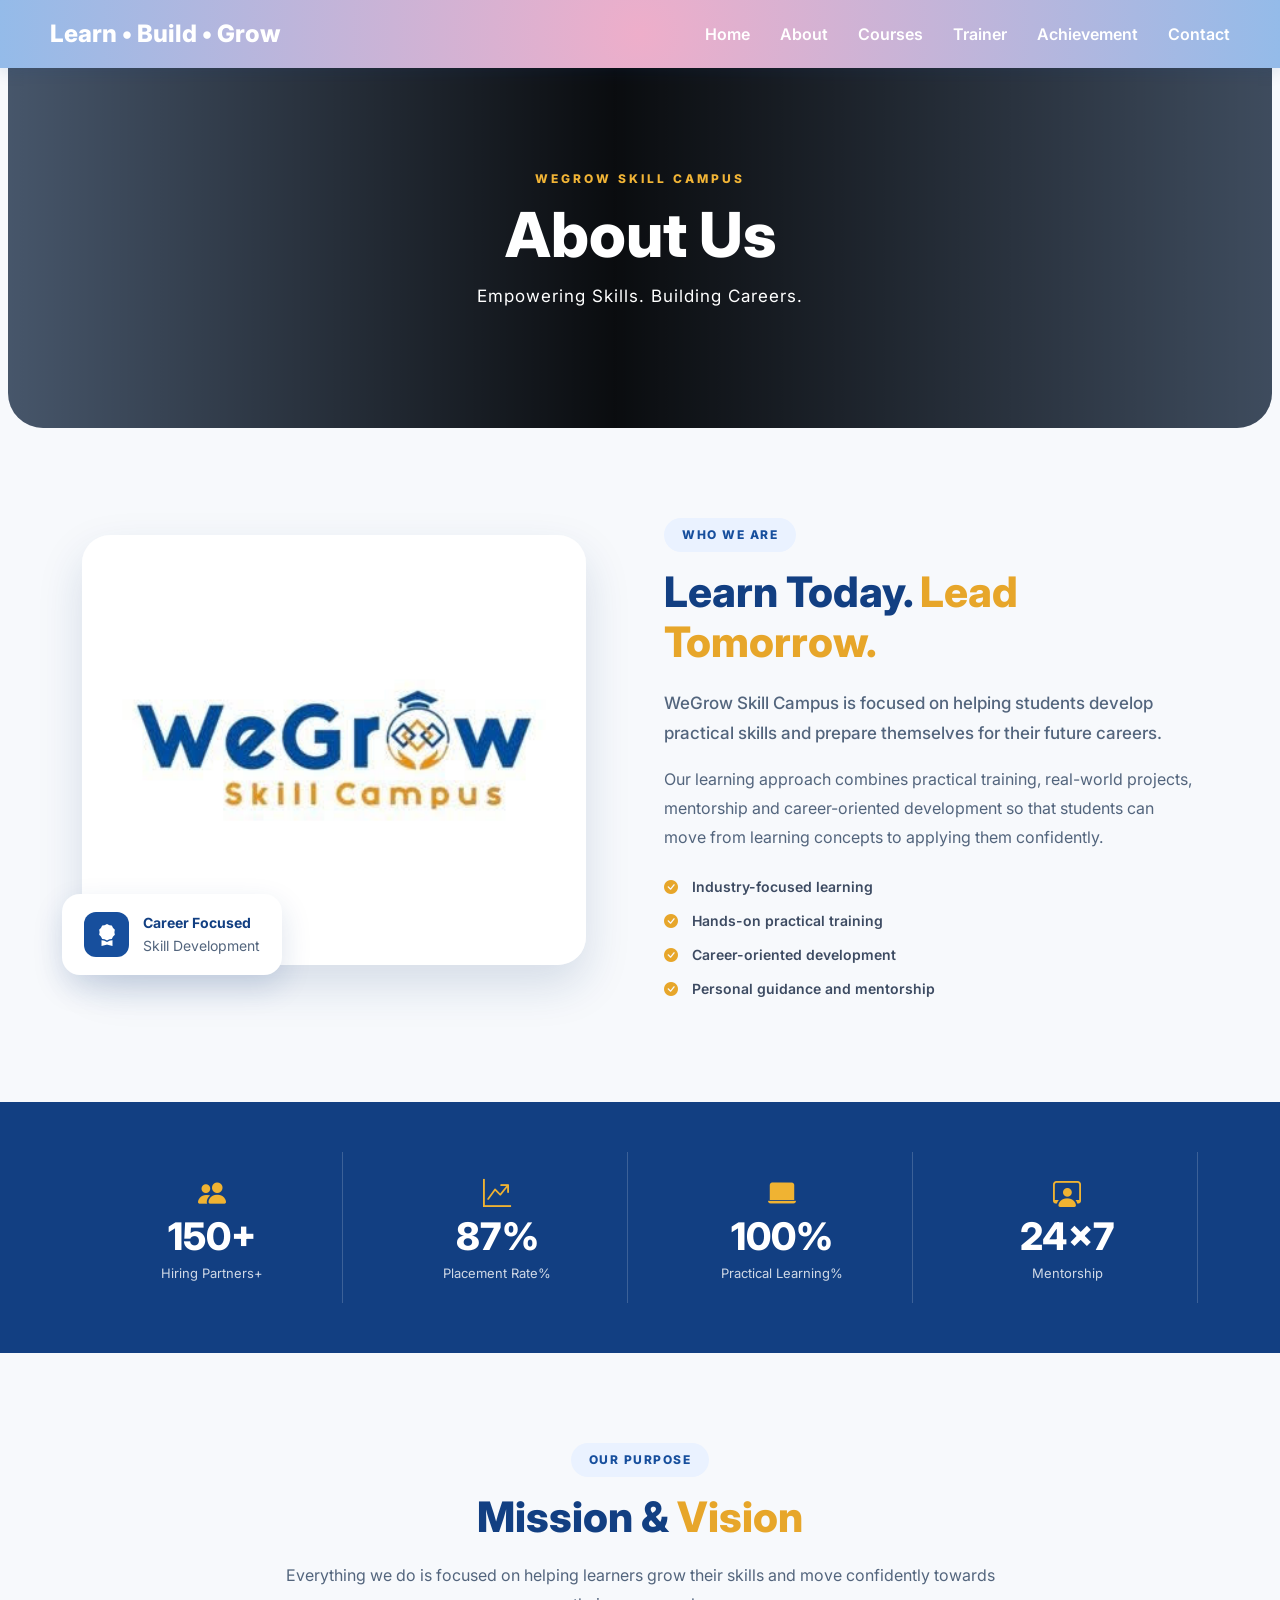
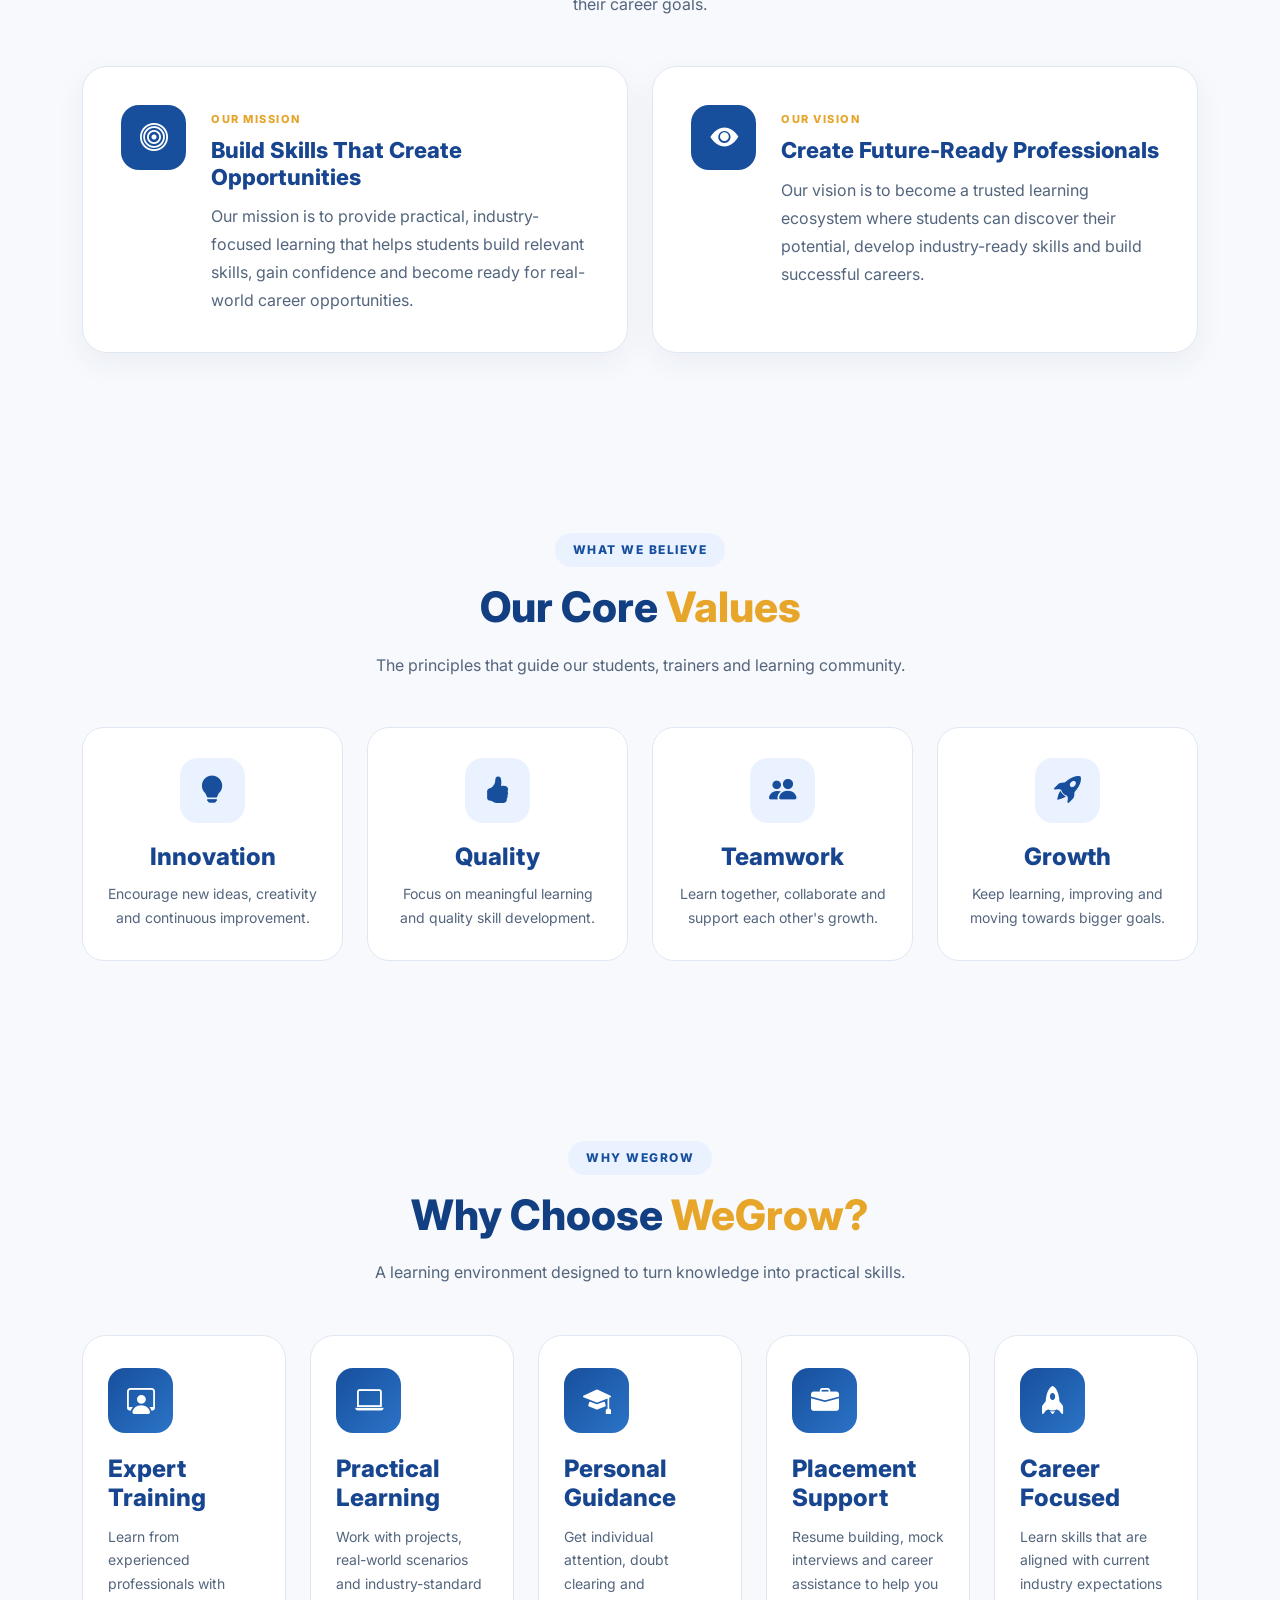
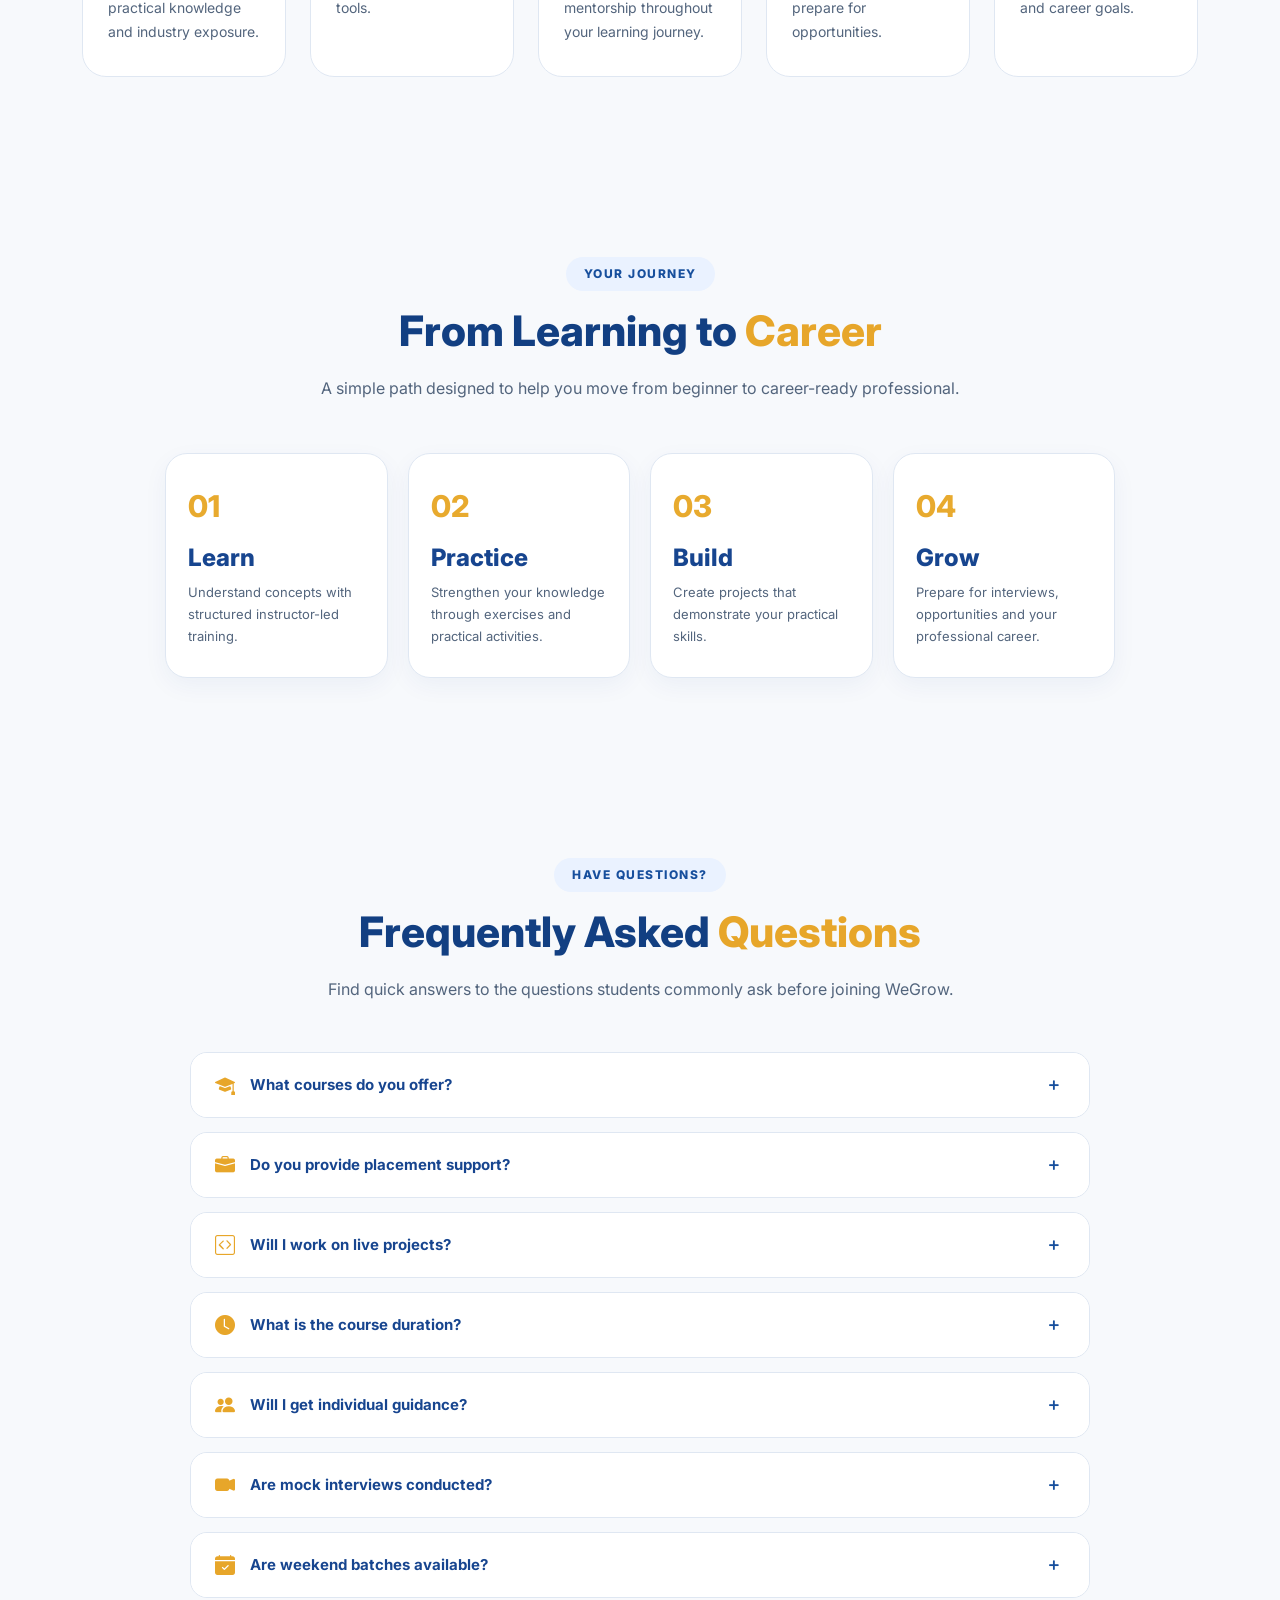
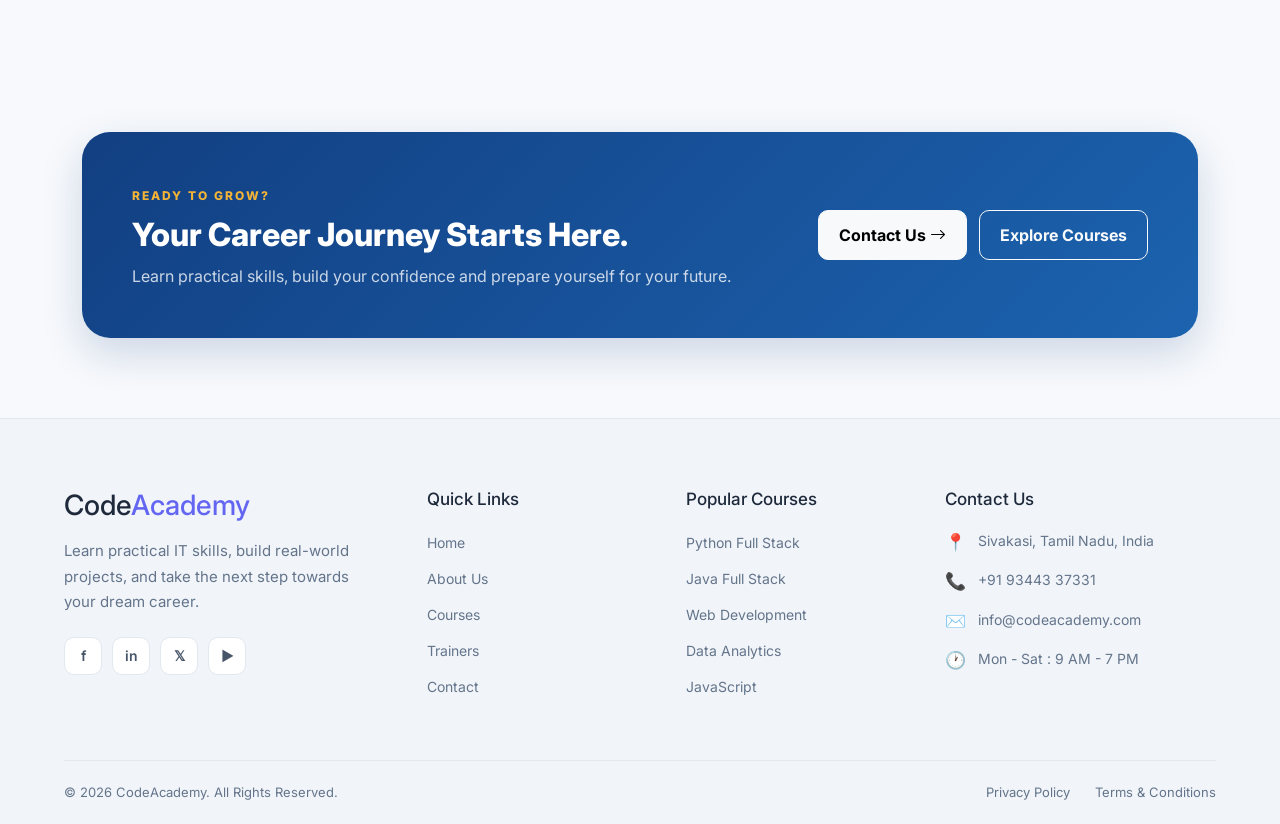
==== commit 669c2097: "uplode website" ====
--- a/about.html
+++ b/about.html
@@ -24,1153 +24,881 @@
 <body>
 
     <nav class="navbar">
-    <div class="logo">Learn • Build • Grow</div>
-    <ul class="nav-links">
-      <li><a href="index.html">Home</a></li>
-      <li><a href="about.html">About</a></li>
-      <li><a href="courses.html">Courses</a></li>
-      <li><a href="trainer.html">Trainer</a></li>
-      <li><a href="achievement.html">Achievement</a></li>
-      <li><a href="contact.html">Contact</a></li>
-      
-    </ul>
-  </nav>
-
-
-<!-- =====================================================
-     HERO SECTION
-===================================================== -->
-
-<section class="about-hero">
-
-    <div class="hero-overlay"></div>
-
-    <div class="container">
-        <div class="hero-content">
-
-            <span class="hero-small-title">
-                WEGROW SKILL CAMPUS
-            </span>
-
-            <h1>About Us</h1>
-
+        <div class="logo">Learn • Build • Grow</div>
+        <ul class="nav-links">
+            <li><a href="index.html">Home</a></li>
+            <li><a href="about.html">About</a></li>
+            <li><a href="course.html">Courses</a></li>
+            <li><a href="trainer.html">Trainer</a></li>
+            <li><a href="achievement.html">Achievement</a></li>
+            <li><a href="contact.html">Contact</a></li>
+        </ul>
+    </nav>
+
+
+    <!-- =====================================================
+         HERO SECTION
+    ===================================================== -->
+
+    <section class="about-hero">
+
+        <div class="hero-overlay"></div>
+
+        <div class="container">
+            <div class="hero-content">
+
+                <span class="hero-small-title">
+                    WEGROW SKILL CAMPUS
+                </span>
+
+                <h1>About Us</h1>
+
+                <p>
+                    Empowering Skills. Building Careers.
+                </p>
+
+            </div>
+        </div>
+
+    </section>
+
+
+    <!-- =====================================================
+         WHO WE ARE
+    ===================================================== -->
+
+    <section class="about-intro">
+
+        <div class="container">
+
+            <div class="row align-items-center g-5">
+
+                <!-- Image -->
+                <div class="col-lg-6">
+
+                    <div class="about-image-wrapper">
+
+                         <img src="WhatsApp Image 2026-09-09 at 8.54.08 PM.jpeg"
+                            alt="WeGrow Skill Campus"> 
+                            
+
+                        <div class="experience-card">
+
+                            <i class="bi bi-award-fill"></i>
+
+                            <div>
+                                <strong>Career Focused</strong>
+                                <small>Skill Development</small>
+                            </div>
+
+                        </div>
+
+                    </div>
+
+                </div>
+
+
+                <!-- Content -->
+                <div class="col-lg-6">
+
+                    <span class="section-label">
+                        WHO WE ARE
+                    </span>
+
+                    <h2>
+                        Learn Today.
+                        <span>Lead Tomorrow.</span>
+                    </h2>
+
+                    <p class="intro-text">
+                        WeGrow Skill Campus is focused on helping students
+                        develop practical skills and prepare themselves for
+                        their future careers.
+                    </p>
+
+                    <p>
+                        Our learning approach combines practical training,
+                        real-world projects, mentorship and career-oriented
+                        development so that students can move from learning
+                        concepts to applying them confidently.
+                    </p>
+
+
+                    <div class="intro-points">
+
+                        <div>
+                            <i class="bi bi-check-circle-fill"></i>
+                            Industry-focused learning
+                        </div>
+
+                        <div>
+                            <i class="bi bi-check-circle-fill"></i>
+                            Hands-on practical training
+                        </div>
+
+                        <div>
+                            <i class="bi bi-check-circle-fill"></i>
+                            Career-oriented development
+                        </div>
+
+                        <div>
+                            <i class="bi bi-check-circle-fill"></i>
+                            Personal guidance and mentorship
+                        </div>
+
+                    </div>
+
+                </div>
+
+            </div>
+
+        </div>
+
+    </section>
+
+
+
+    <!-- =====================================================
+         STATS (static values — no JS counter)
+    ===================================================== -->
+
+    <section class="stats-section">
+
+        <div class="container">
+
+            <div class="row g-4 text-center">
+
+                <div class="col-6 col-lg-3">
+                    <div class="stat-box">
+                        <i class="bi bi-people-fill"></i>
+                        <h3>150+</h3>
+                        <p>Hiring Partners+</p>
+                    </div>
+                </div>
+
+                <div class="col-6 col-lg-3">
+                    <div class="stat-box">
+                        <i class="bi bi-graph-up-arrow"></i>
+                        <h3>87%</h3>
+                        <p>Placement Rate%</p>
+                    </div>
+                </div>
+
+                <div class="col-6 col-lg-3">
+                    <div class="stat-box">
+                        <i class="bi bi-laptop-fill"></i>
+                        <h3>100%</h3>
+                        <p>Practical Learning%</p>
+                    </div>
+                </div>
+
+                <div class="col-6 col-lg-3">
+                    <div class="stat-box">
+                        <i class="bi bi-person-workspace"></i>
+                        <h3>24×7</h3>
+                        <p>Mentorship</p>
+                    </div>
+                </div>
+
+            </div>
+
+        </div>
+
+    </section>
+
+
+
+    <!-- =====================================================
+         MISSION & VISION
+    ===================================================== -->
+
+    <section class="mission-section">
+
+        <div class="container">
+
+            <div class="section-heading text-center">
+
+                <span class="section-label">
+                    OUR PURPOSE
+                </span>
+
+                <h2>
+                    Mission & <span>Vision</span>
+                </h2>
+
+                <p>
+                    Everything we do is focused on helping learners
+                    grow their skills and move confidently towards
+                    their career goals.
+                </p>
+
+            </div>
+
+
+            <div class="row g-4 mt-4">
+
+                <!-- Mission -->
+                <div class="col-lg-6">
+
+                    <div class="purpose-card mission-card reveal-in">
+
+                        <div class="purpose-icon">
+                            <i class="bi bi-bullseye"></i>
+                        </div>
+
+                        <div>
+
+                            <span>OUR MISSION</span>
+
+                            <h3>
+                                Build Skills That Create Opportunities
+                            </h3>
+
+                            <p>
+                                Our mission is to provide practical,
+                                industry-focused learning that helps
+                                students build relevant skills, gain
+                                confidence and become ready for real-world
+                                career opportunities.
+                            </p>
+
+                        </div>
+
+                    </div>
+
+                </div>
+
+
+                <!-- Vision -->
+                <div class="col-lg-6">
+
+                    <div class="purpose-card vision-card reveal-in">
+
+                        <div class="purpose-icon">
+                            <i class="bi bi-eye-fill"></i>
+                        </div>
+
+                        <div>
+
+                            <span>OUR VISION</span>
+
+                            <h3>
+                                Create Future-Ready Professionals
+                            </h3>
+
+                            <p>
+                                Our vision is to become a trusted learning
+                                ecosystem where students can discover their
+                                potential, develop industry-ready skills and
+                                build successful careers.
+                            </p>
+
+                        </div>
+
+                    </div>
+
+                </div>
+
+            </div>
+
+        </div>
+
+    </section>
+
+
+
+    <!-- =====================================================
+         OUR VALUES
+    ===================================================== -->
+
+    <section class="values-section">
+
+        <div class="container">
+
+            <div class="section-heading text-center">
+
+                <span class="section-label">
+                    WHAT WE BELIEVE
+                </span>
+
+                <h2>
+                    Our Core <span>Values</span>
+                </h2>
+
+                <p>
+                    The principles that guide our students,
+                    trainers and learning community.
+                </p>
+
+            </div>
+
+
+            <div class="row g-4 mt-4">
+
+                <div class="col-lg-3 col-md-6">
+                    <div class="value-card reveal-in">
+                        <div class="value-icon">
+                            <i class="bi bi-lightbulb-fill"></i>
+                        </div>
+                        <h4>Innovation</h4>
+                        <p>
+                            Encourage new ideas, creativity and
+                            continuous improvement.
+                        </p>
+                    </div>
+                </div>
+
+                <div class="col-lg-3 col-md-6">
+                    <div class="value-card reveal-in">
+                        <div class="value-icon">
+                            <i class="bi bi-hand-thumbs-up-fill"></i>
+                        </div>
+                        <h4>Quality</h4>
+                        <p>
+                            Focus on meaningful learning and
+                            quality skill development.
+                        </p>
+                    </div>
+                </div>
+
+                <div class="col-lg-3 col-md-6">
+                    <div class="value-card reveal-in">
+                        <div class="value-icon">
+                            <i class="bi bi-people-fill"></i>
+                        </div>
+                        <h4>Teamwork</h4>
+                        <p>
+                            Learn together, collaborate and
+                            support each other's growth.
+                        </p>
+                    </div>
+                </div>
+
+                <div class="col-lg-3 col-md-6">
+                    <div class="value-card reveal-in">
+                        <div class="value-icon">
+                            <i class="bi bi-rocket-takeoff-fill"></i>
+                        </div>
+                        <h4>Growth</h4>
+                        <p>
+                            Keep learning, improving and moving
+                            towards bigger goals.
+                        </p>
+                    </div>
+                </div>
+
+            </div>
+
+        </div>
+
+    </section>
+
+
+
+    <!-- =====================================================
+         WHY CHOOSE WEGROW
+    ===================================================== -->
+
+    <section class="why-section">
+
+        <div class="container">
+
+            <div class="section-heading text-center">
+
+                <span class="section-label">
+                    WHY WEGROW
+                </span>
+
+                <h2>
+                    Why Choose <span>WeGrow?</span>
+                </h2>
+
+                <p>
+                    A learning environment designed to turn knowledge
+                    into practical skills.
+                </p>
+
+            </div>
+
+
+            <div class="row g-4 mt-4">
+
+                <!-- Card 1 -->
+                <div class="col-lg col-md-6">
+                    <div class="why-card reveal-in">
+                        <div class="why-icon">
+                            <i class="bi bi-person-workspace"></i>
+                        </div>
+                        <h4>Expert Training</h4>
+                        <p>
+                            Learn from experienced professionals with
+                            practical knowledge and industry exposure.
+                        </p>
+                    </div>
+                </div>
+
+                <!-- Card 2 -->
+                <div class="col-lg col-md-6">
+                    <div class="why-card reveal-in">
+                        <div class="why-icon">
+                            <i class="bi bi-laptop"></i>
+                        </div>
+                        <h4>Practical Learning</h4>
+                        <p>
+                            Work with projects, real-world scenarios and
+                            industry-standard tools.
+                        </p>
+                    </div>
+                </div>
+
+                <!-- Card 3 -->
+                <div class="col-lg col-md-6">
+                    <div class="why-card reveal-in">
+                        <div class="why-icon">
+                            <i class="bi bi-mortarboard-fill"></i>
+                        </div>
+                        <h4>Personal Guidance</h4>
+                        <p>
+                            Get individual attention, doubt clearing and
+                            mentorship throughout your learning journey.
+                        </p>
+                    </div>
+                </div>
+
+                <!-- Card 4 -->
+                <div class="col-lg col-md-6">
+                    <div class="why-card reveal-in">
+                        <div class="why-icon">
+                            <i class="bi bi-briefcase-fill"></i>
+                        </div>
+                        <h4>Placement Support</h4>
+                        <p>
+                            Resume building, mock interviews and career
+                            assistance to help you prepare for opportunities.
+                        </p>
+                    </div>
+                </div>
+
+                <!-- Card 5 -->
+                <div class="col-lg col-md-6">
+                    <div class="why-card reveal-in">
+                        <div class="why-icon">
+                            <i class="bi bi-rocket-fill"></i>
+                        </div>
+                        <h4>Career Focused</h4>
+                        <p>
+                            Learn skills that are aligned with current
+                            industry expectations and career goals.
+                        </p>
+                    </div>
+                </div>
+
+            </div>
+
+        </div>
+
+    </section>
+
+
+
+    <!-- =====================================================
+         LEARNING JOURNEY
+    ===================================================== -->
+
+    <section class="journey-section">
+
+        <div class="container">
+
+            <div class="section-heading text-center">
+
+                <span class="section-label">
+                    YOUR JOURNEY
+                </span>
+
+                <h2>
+                    From Learning to <span>Career</span>
+                </h2>
+
+                <p>
+                    A simple path designed to help you move from
+                    beginner to career-ready professional.
+                </p>
+
+            </div>
+
+
+            <div class="journey">
+
+                <div class="journey-item reveal-in">
+                    <div class="journey-number">01</div>
+                    <div>
+                        <h4>Learn</h4>
+                        <p>
+                            Understand concepts with structured
+                            instructor-led training.
+                        </p>
+                    </div>
+                </div>
+
+                <div class="journey-item reveal-in">
+                    <div class="journey-number">02</div>
+                    <div>
+                        <h4>Practice</h4>
+                        <p>
+                            Strengthen your knowledge through exercises
+                            and practical activities.
+                        </p>
+                    </div>
+                </div>
+
+                <div class="journey-item reveal-in">
+                    <div class="journey-number">03</div>
+                    <div>
+                        <h4>Build</h4>
+                        <p>
+                            Create projects that demonstrate your
+                            practical skills.
+                        </p>
+                    </div>
+                </div>
+
+                <div class="journey-item reveal-in">
+                    <div class="journey-number">04</div>
+                    <div>
+                        <h4>Grow</h4>
+                        <p>
+                            Prepare for interviews, opportunities and
+                            your professional career.
+                        </p>
+                    </div>
+                </div>
+
+            </div>
+
+        </div>
+
+    </section>
+
+
+
+    <!-- =====================================================
+         FAQ (Bootstrap Accordion — no custom JS)
+    ===================================================== -->
+
+    <section class="faq-section">
+
+        <div class="container">
+
+            <div class="section-heading text-center">
+
+                <span class="section-label">
+                    HAVE QUESTIONS?
+                </span>
+
+                <h2>
+                    Frequently Asked <span>Questions</span>
+                </h2>
+
+                <p>
+                    Find quick answers to the questions students
+                    commonly ask before joining WeGrow.
+                </p>
+
+            </div>
+
+
+            <div class="accordion faq-accordion mt-5" id="faqAccordion">
+
+                <div class="accordion-item">
+                    <h2 class="accordion-header" id="faqHeading1">
+                        <button class="accordion-button collapsed" type="button"
+                            data-bs-toggle="collapse" data-bs-target="#faqCollapse1"
+                            aria-expanded="false" aria-controls="faqCollapse1">
+                            <i class="bi bi-mortarboard-fill"></i>
+                            What courses do you offer?
+                        </button>
+                    </h2>
+                    <div id="faqCollapse1" class="accordion-collapse collapse"
+                        aria-labelledby="faqHeading1" data-bs-parent="#faqAccordion">
+                        <div class="accordion-body">
+                            We offer career-oriented training programs
+                            designed to help students develop practical
+                            and industry-relevant skills. Course
+                            availability may vary based on current
+                            programs.
+                        </div>
+                    </div>
+                </div>
+
+                <div class="accordion-item">
+                    <h2 class="accordion-header" id="faqHeading2">
+                        <button class="accordion-button collapsed" type="button"
+                            data-bs-toggle="collapse" data-bs-target="#faqCollapse2"
+                            aria-expanded="false" aria-controls="faqCollapse2">
+                            <i class="bi bi-briefcase-fill"></i>
+                            Do you provide placement support?
+                        </button>
+                    </h2>
+                    <div id="faqCollapse2" class="accordion-collapse collapse"
+                        aria-labelledby="faqHeading2" data-bs-parent="#faqAccordion">
+                        <div class="accordion-body">
+                            Yes. We provide placement assistance including
+                            resume building, LinkedIn profile optimization,
+                            mock interviews, coding practice and aptitude
+                            preparation. Our existing page also highlights
+                            a dedicated placement cell and 150+ hiring
+                            partners.
+                        </div>
+                    </div>
+                </div>
+
+                <div class="accordion-item">
+                    <h2 class="accordion-header" id="faqHeading3">
+                        <button class="accordion-button collapsed" type="button"
+                            data-bs-toggle="collapse" data-bs-target="#faqCollapse3"
+                            aria-expanded="false" aria-controls="faqCollapse3">
+                            <i class="bi bi-code-square"></i>
+                            Will I work on live projects?
+                        </button>
+                    </h2>
+                    <div id="faqCollapse3" class="accordion-collapse collapse"
+                        aria-labelledby="faqHeading3" data-bs-parent="#faqAccordion">
+                        <div class="accordion-body">
+                            Yes. Students get hands-on experience through
+                            practical activities and real-world projects,
+                            helping them build a stronger portfolio.
+                        </div>
+                    </div>
+                </div>
+
+                <div class="accordion-item">
+                    <h2 class="accordion-header" id="faqHeading4">
+                        <button class="accordion-button collapsed" type="button"
+                            data-bs-toggle="collapse" data-bs-target="#faqCollapse4"
+                            aria-expanded="false" aria-controls="faqCollapse4">
+                            <i class="bi bi-clock-fill"></i>
+                            What is the course duration?
+                        </button>
+                    </h2>
+                    <div id="faqCollapse4" class="accordion-collapse collapse"
+                        aria-labelledby="faqHeading4" data-bs-parent="#faqAccordion">
+                        <div class="accordion-body">
+                            Course duration depends on the program.
+                            Regular courses may range from 3 to 6 months,
+                            while fast-track programs may take around
+                            2 to 3 months. Weekend batches may also be
+                            available.
+                        </div>
+                    </div>
+                </div>
+
+               
+
+                <div class="accordion-item">
+                    <h2 class="accordion-header" id="faqHeading6">
+                        <button class="accordion-button collapsed" type="button"
+                            data-bs-toggle="collapse" data-bs-target="#faqCollapse6"
+                            aria-expanded="false" aria-controls="faqCollapse6">
+                            <i class="bi bi-people-fill"></i>
+                            Will I get individual guidance?
+                        </button>
+                    </h2>
+                    <div id="faqCollapse6" class="accordion-collapse collapse"
+                        aria-labelledby="faqHeading6" data-bs-parent="#faqAccordion">
+                        <div class="accordion-body">
+                            Yes. Personal guidance, doubt-clearing
+                            sessions and mentorship are part of the
+                            learning approach.
+                        </div>
+                    </div>
+                </div>
+
+               
+
+                <div class="accordion-item">
+                    <h2 class="accordion-header" id="faqHeading8">
+                        <button class="accordion-button collapsed" type="button"
+                            data-bs-toggle="collapse" data-bs-target="#faqCollapse8"
+                            aria-expanded="false" aria-controls="faqCollapse8">
+                            <i class="bi bi-camera-video-fill"></i>
+                            Are mock interviews conducted?
+                        </button>
+                    </h2>
+                    <div id="faqCollapse8" class="accordion-collapse collapse"
+                        aria-labelledby="faqHeading8" data-bs-parent="#faqAccordion">
+                        <div class="accordion-body">
+                            Yes. Mock interviews can include technical
+                            and HR preparation to help students become
+                            more confident during actual interviews.
+                        </div>
+                    </div>
+                </div>
+
+                <div class="accordion-item">
+                    <h2 class="accordion-header" id="faqHeading9">
+                        <button class="accordion-button collapsed" type="button"
+                            data-bs-toggle="collapse" data-bs-target="#faqCollapse9"
+                            aria-expanded="false" aria-controls="faqCollapse9">
+                            <i class="bi bi-calendar-check-fill"></i>
+                            Are weekend batches available?
+                        </button>
+                    </h2>
+                    <div id="faqCollapse9" class="accordion-collapse collapse"
+                        aria-labelledby="faqHeading9" data-bs-parent="#faqAccordion">
+                        <div class="accordion-body">
+                            Weekend batches are available for suitable
+                            programs. Please contact the institute for
+                            the current batch schedule.
+                        </div>
+                    </div>
+                </div>
+
+                
+
+            </div>
+
+        </div>
+
+    </section>
+
+
+
+    <!-- =====================================================
+         CTA
+    ===================================================== -->
+
+    <section class="cta-section">
+
+        <div class="container">
+
+            <div class="cta-box">
+
+                <div>
+                    <span>READY TO GROW?</span>
+                    <h2>
+                        Your Career Journey Starts Here.
+                    </h2>
+                    <p>
+                        Learn practical skills, build your confidence
+                        and prepare yourself for your future.
+                    </p>
+                </div>
+
+                <div class="cta-buttons">
+                    <a href="Contact.html" class="btn btn-light">
+                        Contact Us
+                        <i class="bi bi-arrow-right"></i>
+                    </a>
+                    <a href="Course.html" class="btn btn-outline-light">
+                        Explore Courses
+                    </a>
+                </div>
+
+            </div>
+
+        </div>
+
+    </section>
+
+
+    <!-- ================= FOOTER ================= -->
+
+    <footer class="footer">
+
+        <div class="footer-container">
+
+            <!-- Brand -->
+            <div class="footer-box footer-brand">
+
+                <h2>Code<span>Academy</span></h2>
+
+                <p>
+                    Learn practical IT skills, build real-world projects,
+                    and take the next step towards your dream career.
+                </p>
+
+                <div class="social-links">
+                    <a href="#">f</a>
+                    <a href="#">in</a>
+                    <a href="#">𝕏</a>
+                    <a href="#">▶</a>
+                </div>
+
+            </div>
+
+
+            <!-- Quick Links -->
+            <div class="footer-box">
+                <h3>Quick Links</h3>
+                <ul>
+                    <li><a href="index.html">Home</a></li>
+                    <li><a href="about.html">About Us</a></li>
+                    <li><a href="course.html">Courses</a></li>
+                    <li><a href="trainer.html">Trainers</a></li>
+                    <li><a href="contact.html">Contact</a></li>
+                </ul>
+            </div>
+
+
+            <!-- Courses -->
+            <div class="footer-box">
+                <h3>Popular Courses</h3>
+                <ul>
+                    <li><a href="#">Python Full Stack</a></li>
+                    <li><a href="#">Java Full Stack</a></li>
+                    <li><a href="#">Web Development</a></li>
+                    <li><a href="#">Data Analytics</a></li>
+                    <li><a href="#">JavaScript</a></li>
+                </ul>
+            </div>
+
+
+            <!-- Contact -->
+            <div class="footer-box">
+                <h3>Contact Us</h3>
+
+                <div class="contact-item">
+                    <span>📍</span>
+                    <p>Sivakasi, Tamil Nadu, India</p>
+                </div>
+
+                <div class="contact-item">
+                    <span>📞</span>
+                    <p>+91 93443 37331</p>
+                </div>
+
+                <div class="contact-item">
+                    <span>✉️</span>
+                    <p>info@codeacademy.com</p>
+                </div>
+
+                <div class="contact-item">
+                    <span>🕐</span>
+                    <p>Mon - Sat : 9 AM - 7 PM</p>
+                </div>
+
+            </div>
+
+        </div>
+
+
+        <!-- Bottom Footer -->
+
+        <div class="footer-bottom">
             <p>
-                Empowering Skills. Building Careers.
+                © 2026 CodeAcademy. All Rights Reserved.
             </p>
-
-        </div>
-    </div>
-
-</section>
-
-
-<!-- =====================================================
-     WHO WE ARE
-===================================================== -->
-
-<section class="about-intro">
-
-    <div class="container">
-
-        <div class="row align-items-center g-5">
-
-            <!-- Image -->
-            <div class="col-lg-6">
-
-                <div class="about-image-wrapper">
-
-                    <img src="https://encrypted-tbn0.gstatic.com/images?q=tbn:ANd9GcS6mes86YXSQ2ppFsg-yTfZmdiR2V7ny5xwlV2DvlWqmg&s=10"
-                         alt="WeGrow Skill Campus">
-
-                    <div class="experience-card">
-
-                        <i class="bi bi-award-fill"></i>
-
-                        <div>
-                            <strong>Career Focused</strong>
-                            <small>Skill Development</small>
-                        </div>
-
-                    </div>
-
-                </div>
-
-            </div>
-
-
-            <!-- Content -->
-            <div class="col-lg-6">
-
-                <span class="section-label">
-                    WHO WE ARE
-                </span>
-
-                <h2>
-                    Learn Today.
-                    <span>Lead Tomorrow.</span>
-                </h2>
-
-                <p class="intro-text">
-                    WeGrow Skill Campus is focused on helping students
-                    develop practical skills and prepare themselves for
-                    their future careers.
-                </p>
-
-                <p>
-                    Our learning approach combines practical training,
-                    real-world projects, mentorship and career-oriented
-                    development so that students can move from learning
-                    concepts to applying them confidently.
-                </p>
-
-
-                <div class="intro-points">
-
-                    <div>
-                        <i class="bi bi-check-circle-fill"></i>
-                        Industry-focused learning
-                    </div>
-
-                    <div>
-                        <i class="bi bi-check-circle-fill"></i>
-                        Hands-on practical training
-                    </div>
-
-                    <div>
-                        <i class="bi bi-check-circle-fill"></i>
-                        Career-oriented development
-                    </div>
-
-                    <div>
-                        <i class="bi bi-check-circle-fill"></i>
-                        Personal guidance and mentorship
-                    </div>
-
-                </div>
-
-            </div>
-
-        </div>
-
-    </div>
-
-</section>
-
-
-
-<!-- =====================================================
-     STATS
-===================================================== -->
-
-<section class="stats-section">
-
-    <div class="container">
-
-        <div class="row g-4 text-center">
-
-            <div class="col-6 col-lg-3">
-
-                <div class="stat-box">
-
-                    <i class="bi bi-people-fill"></i>
-
-                    <h3 class="counter" data-target="150">95%</h3>
-
-                    <p>Hiring Partners+</p>
-
-                </div>
-
-            </div>
-
-
-            <div class="col-6 col-lg-3">
-
-                <div class="stat-box">
-
-                    <i class="bi bi-graph-up-arrow"></i>
-
-                    <h3 class="counter" data-target="87">87%</h3>
-
-                    <p>Placement Rate%</p>
-
-                </div>
-
-            </div>
-
-
-            <div class="col-6 col-lg-3">
-
-                <div class="stat-box">
-
-                    <i class="bi bi-laptop-fill"></i>
-
-                    <h3 class="counter" data-target="100">100%</h3>
-
-                    <p>Practical Learning%</p>
-
-                </div>
-
-            </div>
-
-
-            <div class="col-6 col-lg-3">
-
-                <div class="stat-box">
-
-                    <i class="bi bi-person-workspace"></i>
-
-                    <h3 class="counter" data-target="24">24</h3>
-
-                    <p>×7 Mentorship</p>
-
-                </div>
-
-            </div>
-
-        </div>
-
-    </div>
-
-</section>
-
-
-
-<!-- =====================================================
-     MISSION & VISION
-===================================================== -->
-
-<section class="mission-section">
-
-    <div class="container">
-
-        <div class="section-heading text-center">
-
-            <span class="section-label">
-                OUR PURPOSE
-            </span>
-
-            <h2>
-                Mission & <span>Vision</span>
-            </h2>
-
-            <p>
-                Everything we do is focused on helping learners
-                grow their skills and move confidently towards
-                their career goals.
-            </p>
-
-        </div>
-
-
-        <div class="row g-4 mt-4">
-
-            <!-- Mission -->
-            <div class="col-lg-6">
-
-                <div class="purpose-card mission-card">
-
-                    <div class="purpose-icon">
-                        <i class="bi bi-bullseye"></i>
-                    </div>
-
-                    <div>
-
-                        <span>OUR MISSION</span>
-
-                        <h3>
-                            Build Skills That Create Opportunities
-                        </h3>
-
-                        <p>
-                            Our mission is to provide practical,
-                            industry-focused learning that helps
-                            students build relevant skills, gain
-                            confidence and become ready for real-world
-                            career opportunities.
-                        </p>
-
-                    </div>
-
-                </div>
-
-            </div>
-
-
-            <!-- Vision -->
-            <div class="col-lg-6">
-
-                <div class="purpose-card vision-card">
-
-                    <div class="purpose-icon">
-                        <i class="bi bi-eye-fill"></i>
-                    </div>
-
-                    <div>
-
-                        <span>OUR VISION</span>
-
-                        <h3>
-                            Create Future-Ready Professionals
-                        </h3>
-
-                        <p>
-                            Our vision is to become a trusted learning
-                            ecosystem where students can discover their
-                            potential, develop industry-ready skills and
-                            build successful careers.
-                        </p>
-
-                    </div>
-
-                </div>
-
-            </div>
-
-        </div>
-
-    </div>
-
-</section>
-
-
-
-<!-- =====================================================
-     OUR VALUES
-===================================================== -->
-
-<section class="values-section">
-
-    <div class="container">
-
-        <div class="section-heading text-center">
-
-            <span class="section-label">
-                WHAT WE BELIEVE
-            </span>
-
-            <h2>
-                Our Core <span>Values</span>
-            </h2>
-
-            <p>
-                The principles that guide our students,
-                trainers and learning community.
-            </p>
-
-        </div>
-
-
-        <div class="row g-4 mt-4">
-
-            <div class="col-lg-3 col-md-6">
-
-                <div class="value-card">
-
-                    <div class="value-icon">
-                        <i class="bi bi-lightbulb-fill"></i>
-                    </div>
-
-                    <h4>Innovation</h4>
-
-                    <p>
-                        Encourage new ideas, creativity and
-                        continuous improvement.
-                    </p>
-
-                </div>
-
-            </div>
-
-
-            <div class="col-lg-3 col-md-6">
-
-                <div class="value-card">
-
-                    <div class="value-icon">
-                        <i class="bi bi-hand-thumbs-up-fill"></i>
-                    </div>
-
-                    <h4>Quality</h4>
-
-                    <p>
-                        Focus on meaningful learning and
-                        quality skill development.
-                    </p>
-
-                </div>
-
-            </div>
-
-
-            <div class="col-lg-3 col-md-6">
-
-                <div class="value-card">
-
-                    <div class="value-icon">
-                        <i class="bi bi-people-fill"></i>
-                    </div>
-
-                    <h4>Teamwork</h4>
-
-                    <p>
-                        Learn together, collaborate and
-                        support each other's growth.
-                    </p>
-
-                </div>
-
-            </div>
-
-
-            <div class="col-lg-3 col-md-6">
-
-                <div class="value-card">
-
-                    <div class="value-icon">
-                        <i class="bi bi-rocket-takeoff-fill"></i>
-                    </div>
-
-                    <h4>Growth</h4>
-
-                    <p>
-                        Keep learning, improving and moving
-                        towards bigger goals.
-                    </p>
-
-                </div>
-
-            </div>
-
-        </div>
-
-    </div>
-
-</section>
-
-
-
-<!-- =====================================================
-     WHY CHOOSE WEGROW
-===================================================== -->
-
-<section class="why-section">
-
-    <div class="container">
-
-        <div class="section-heading text-center">
-
-            <span class="section-label">
-                WHY WEGROW
-            </span>
-
-            <h2>
-                Why Choose <span>WeGrow?</span>
-            </h2>
-
-            <p>
-                A learning environment designed to turn knowledge
-                into practical skills.
-            </p>
-
-        </div>
-
-
-        <div class="row g-4 mt-4">
-
-            <!-- Card 1 -->
-            <div class="col-lg col-md-6">
-
-                <div class="why-card">
-
-                    <div class="why-icon">
-                        <i class="bi bi-person-workspace"></i>
-                    </div>
-
-                    <h4>Expert Training</h4>
-
-                    <p>
-                        Learn from experienced professionals with
-                        practical knowledge and industry exposure.
-                    </p>
-
-                </div>
-
-            </div>
-
-
-            <!-- Card 2 -->
-            <div class="col-lg col-md-6">
-
-                <div class="why-card">
-
-                    <div class="why-icon">
-                        <i class="bi bi-laptop"></i>
-                    </div>
-
-                    <h4>Practical Learning</h4>
-
-                    <p>
-                        Work with projects, real-world scenarios and
-                        industry-standard tools.
-                    </p>
-
-                </div>
-
-            </div>
-
-
-            <!-- Card 3 -->
-            <div class="col-lg col-md-6">
-
-                <div class="why-card">
-
-                    <div class="why-icon">
-                        <i class="bi bi-mortarboard-fill"></i>
-                    </div>
-
-                    <h4>Personal Guidance</h4>
-
-                    <p>
-                        Get individual attention, doubt clearing and
-                        mentorship throughout your learning journey.
-                    </p>
-
-                </div>
-
-            </div>
-
-
-            <!-- Card 4 -->
-            <div class="col-lg col-md-6">
-
-                <div class="why-card">
-
-                    <div class="why-icon">
-                        <i class="bi bi-briefcase-fill"></i>
-                    </div>
-
-                    <h4>Placement Support</h4>
-
-                    <p>
-                        Resume building, mock interviews and career
-                        assistance to help you prepare for opportunities.
-                    </p>
-
-                </div>
-
-            </div>
-
-
-            <!-- Card 5 -->
-            <div class="col-lg col-md-6">
-
-                <div class="why-card">
-
-                    <div class="why-icon">
-                        <i class="bi bi-rocket-fill"></i>
-                    </div>
-
-                    <h4>Career Focused</h4>
-
-                    <p>
-                        Learn skills that are aligned with current
-                        industry expectations and career goals.
-                    </p>
-
-                </div>
-
-            </div>
-
-        </div>
-
-    </div>
-
-</section>
-
-
-
-<!-- =====================================================
-     LEARNING JOURNEY
-===================================================== -->
-
-<section class="journey-section">
-
-    <div class="container">
-
-        <div class="section-heading text-center">
-
-            <span class="section-label">
-                YOUR JOURNEY
-            </span>
-
-            <h2>
-                From Learning to <span>Career</span>
-            </h2>
-
-            <p>
-                A simple path designed to help you move from
-                beginner to career-ready professional.
-            </p>
-
-        </div>
-
-
-        <div class="journey">
-
-            <div class="journey-item">
-
-                <div class="journey-number">01</div>
-
-                <div>
-                    <h4>Learn</h4>
-                    <p>
-                        Understand concepts with structured
-                        instructor-led training.
-                    </p>
-                </div>
-
-            </div>
-
-
-            <div class="journey-item">
-
-                <div class="journey-number">02</div>
-
-                <div>
-                    <h4>Practice</h4>
-                    <p>
-                        Strengthen your knowledge through exercises
-                        and practical activities.
-                    </p>
-                </div>
-
-            </div>
-
-
-            <div class="journey-item">
-
-                <div class="journey-number">03</div>
-
-                <div>
-                    <h4>Build</h4>
-                    <p>
-                        Create projects that demonstrate your
-                        practical skills.
-                    </p>
-                </div>
-
-            </div>
-
-
-            <div class="journey-item">
-
-                <div class="journey-number">04</div>
-
-                <div>
-                    <h4>Grow</h4>
-                    <p>
-                        Prepare for interviews, opportunities and
-                        your professional career.
-                    </p>
-                </div>
-
-            </div>
-
-        </div>
-
-    </div>
-
-</section>
-
-
-
-
-
-
-
-
-
-<!-- =====================================================
-     FAQ
-===================================================== -->
-
-<section class="faq-section">
-
-    <div class="container">
-
-        <div class="section-heading text-center">
-
-            <span class="section-label">
-                HAVE QUESTIONS?
-            </span>
-
-            <h2>
-                Frequently Asked <span>Questions</span>
-            </h2>
-
-            <p>
-                Find quick answers to the questions students
-                commonly ask before joining WeGrow.
-            </p>
-
-        </div>
-
-
-        <div class="faq-container mt-5">
-
-
-            <!-- FAQ 1 -->
-            <div class="faq-item">
-
-                <button class="faq-question">
-
-                    <span>
-                        <i class="bi bi-mortarboard-fill"></i>
-                        What courses do you offer?
-                    </span>
-
-                    <i class="bi bi-plus-lg faq-arrow"></i>
-
-                </button>
-
-                <div class="faq-answer">
-
-                    <p>
-                        We offer career-oriented training programs
-                        designed to help students develop practical
-                        and industry-relevant skills. Course
-                        availability may vary based on current
-                        programs.
-                    </p>
-
-                </div>
-
-            </div>
-
-
-
-            <!-- FAQ 2 -->
-            <div class="faq-item">
-
-                <button class="faq-question">
-
-                    <span>
-                        <i class="bi bi-briefcase-fill"></i>
-                        Do you provide placement support?
-                    </span>
-
-                    <i class="bi bi-plus-lg faq-arrow"></i>
-
-                </button>
-
-                <div class="faq-answer">
-
-                    <p>
-                        Yes. We provide placement assistance including
-                        resume building, LinkedIn profile optimization,
-                        mock interviews, coding practice and aptitude
-                        preparation. Our existing page also highlights
-                        a dedicated placement cell and 150+ hiring
-                        partners.
-                    </p>
-
-                </div>
-
-            </div>
-
-
-
-            <!-- FAQ 3 -->
-            <div class="faq-item">
-
-                <button class="faq-question">
-
-                    <span>
-                        <i class="bi bi-code-square"></i>
-                        Will I work on live projects?
-                    </span>
-
-                    <i class="bi bi-plus-lg faq-arrow"></i>
-
-                </button>
-
-                <div class="faq-answer">
-
-                    <p>
-                        Yes. Students get hands-on experience through
-                        practical activities and real-world projects,
-                        helping them build a stronger portfolio.
-                    </p>
-
-                </div>
-
-            </div>
-
-
-
-            <!-- FAQ 4 -->
-            <div class="faq-item">
-
-                <button class="faq-question">
-
-                    <span>
-                        <i class="bi bi-clock-fill"></i>
-                        What is the course duration?
-                    </span>
-
-                    <i class="bi bi-plus-lg faq-arrow"></i>
-
-                </button>
-
-                <div class="faq-answer">
-
-                    <p>
-                        Course duration depends on the program.
-                        Regular courses may range from 3 to 6 months,
-                        while fast-track programs may take around
-                        2 to 3 months. Weekend batches may also be
-                        available.
-                    </p>
-
-                </div>
-
-            </div>
-
-
-
-            <!-- FAQ 5 -->
-            <div class="faq-item">
-
-                <button class="faq-question">
-
-                    <span>
-                        <i class="bi bi-person-check-fill"></i>
-                        Is this suitable for beginners?
-                    </span>
-
-                    <i class="bi bi-plus-lg faq-arrow"></i>
-
-                </button>
-
-                <div class="faq-answer">
-
-                    <p>
-                        Yes. Learning paths can be structured to help
-                        students understand concepts step by step,
-                        practice regularly and gradually build
-                        practical skills.
-                    </p>
-
-                </div>
-
-            </div>
-
-
-
-            <!-- FAQ 6 -->
-            <div class="faq-item">
-
-                <button class="faq-question">
-
-                    <span>
-                        <i class="bi bi-people-fill"></i>
-                        Will I get individual guidance?
-                    </span>
-
-                    <i class="bi bi-plus-lg faq-arrow"></i>
-
-                </button>
-
-                <div class="faq-answer">
-
-                    <p>
-                        Yes. Personal guidance, doubt-clearing
-                        sessions and mentorship are part of the
-                        learning approach.
-                    </p>
-
-                </div>
-
-            </div>
-
-
-
-            <!-- FAQ 7 -->
-            <div class="faq-item">
-
-                <button class="faq-question">
-
-                    <span>
-                        <i class="bi bi-file-earmark-text-fill"></i>
-                        Do you help with resume preparation?
-                    </span>
-
-                    <i class="bi bi-plus-lg faq-arrow"></i>
-
-                </button>
-
-                <div class="faq-answer">
-
-                    <p>
-                        Resume building and LinkedIn profile
-                        optimization are included in the placement
-                        support described by WeGrow.
-                    </p>
-
-                </div>
-
-            </div>
-
-
-
-            <!-- FAQ 8 -->
-            <div class="faq-item">
-
-                <button class="faq-question">
-
-                    <span>
-                        <i class="bi bi-camera-video-fill"></i>
-                        Are mock interviews conducted?
-                    </span>
-
-                    <i class="bi bi-plus-lg faq-arrow"></i>
-
-                </button>
-
-                <div class="faq-answer">
-
-                    <p>
-                        Yes. Mock interviews can include technical
-                        and HR preparation to help students become
-                        more confident during actual interviews.
-                    </p>
-
-                </div>
-
-            </div>
-
-
-
-            <!-- FAQ 9 -->
-            <div class="faq-item">
-
-                <button class="faq-question">
-
-                    <span>
-                        <i class="bi bi-calendar-check-fill"></i>
-                        Are weekend batches available?
-                    </span>
-
-                    <i class="bi bi-plus-lg faq-arrow"></i>
-
-                </button>
-
-                <div class="faq-answer">
-
-                    <p>
-                        Weekend batches are available for suitable
-                        programs. Please contact the institute for
-                        the current batch schedule.
-                    </p>
-
-                </div>
-
-            </div>
-
-
-
-            <!-- FAQ 10 -->
-            <div class="faq-item">
-
-                <button class="faq-question">
-
-                    <span>
-                        <i class="bi bi-question-circle-fill"></i>
-                        How can I join WeGrow?
-                    </span>
-
-                    <i class="bi bi-plus-lg faq-arrow"></i>
-
-                </button>
-
-                <div class="faq-answer">
-
-                    <p>
-                        You can contact the WeGrow team to learn about
-                        available courses, batch schedules, fees and
-                        admission procedures.
-                    </p>
-
-                </div>
-
-            </div>
-
-        </div>
-
-    </div>
-
-</section>
-
-
-
-<!-- =====================================================
-     CTA
-===================================================== -->
-
-<section class="cta-section">
-
-    <div class="container">
-
-        <div class="cta-box">
-
             <div>
-
-                <span>READY TO GROW?</span>
-
-                <h2>
-                    Your Career Journey Starts Here.
-                </h2>
-
-                <p>
-                    Learn practical skills, build your confidence
-                    and prepare yourself for your future.
-                </p>
-
-            </div>
-
-
-            <div class="cta-buttons">
-
-                <a href="Contact.html" class="btn btn-light">
-                    Contact Us
-                    <i class="bi bi-arrow-right"></i>
-                </a>
-
-                <a href="Course.html" class="btn btn-outline-light">
-                    Explore Courses
-                </a>
-
-            </div>
-            
-        </div>
-
-    </div>
-
-</section>
-
-
-<!-- ================= FOOTER ================= -->
-
-<footer class="footer">
-
-    <div class="footer-container">
-
-        <!-- Brand -->
-        <div class="footer-box footer-brand">
-
-            <h2>Code<span>Academy</span></h2>
-
-            <p>
-                Learn practical IT skills, build real-world projects,
-                and take the next step towards your dream career.
-            </p>
-
-            <div class="social-links">
-                <a href="#">f</a>
-                <a href="#">in</a>
-                <a href="#">𝕏</a>
-                <a href="#">▶</a>
-            </div>
-
-        </div>
-
-
-        <!-- Quick Links -->
-        <div class="footer-box">
-
-            <h3>Quick Links</h3>
-
-            <ul>
-                <li><a href="index.html">Home</a></li>
-                <li><a href="about.html">About Us</a></li>
-                <li><a href="course.html">Courses</a></li>
-                <li><a href="trainers.html">Trainers</a></li>
-                <li><a href="contact.html">Contact</a></li>
-            </ul>
-
-        </div>
-
-
-        <!-- Courses -->
-        <div class="footer-box">
-
-            <h3>Popular Courses</h3>
-
-            <ul>
-                <li><a href="#">Python Full Stack</a></li>
-                <li><a href="#">Java Full Stack</a></li>
-                <li><a href="#">Web Development</a></li>
-                <li><a href="#">Data Analytics</a></li>
-                <li><a href="#">JavaScript</a></li>
-            </ul>
-
-        </div>
-
-
-        <!-- Contact -->
-        <div class="footer-box">
-
-            <h3>Contact Us</h3>
-
-            <div class="contact-item">
-                <span>📍</span>
-                <p>Sivakasi, Tamil Nadu, India</p>
-            </div>
-
-            <div class="contact-item">
-                <span>📞</span>
-                <p>+91 93443 37331</p>
-            </div>
-
-            <div class="contact-item">
-                <span>✉️</span>
-                <p>info@codeacademy.com</p>
-            </div>
-
-            <div class="contact-item">
-                <span>🕐</span>
-                <p>Mon - Sat : 9 AM - 7 PM</p>
-            </div>
-
-        </div>
-
-    </div>
-
-
-    <!-- Bottom Footer -->
-
-    <div class="footer-bottom">
-
-        <p>
-            © 2026 CodeAcademy. All Rights Reserved.
-        </p>
-
-        <div>
-            <a href="#">Privacy Policy</a>
-            <a href="#">Terms & Conditions</a>
-        </div>
-
-    </div>
-
-</footer>
-
-
-
-<!-- Bootstrap JS -->
-<script src="https://cdn.jsdelivr.net/npm/bootstrap@5.3.8/dist/js/bootstrap.bundle.min.js"></script>
-
-<!-- Custom JavaScript -->
-<script src="About.js"></script>
+                <a href="#">Privacy Policy</a>
+                <a href="#">Terms & Conditions</a>
+            </div>
+        </div>
+
+    </footer>
+
+
+    <!-- Bootstrap JS bundle (needed only for the FAQ accordion's collapse behaviour) -->
+    <script src="https://cdn.jsdelivr.net/npm/bootstrap@5.3.8/dist/js/bootstrap.bundle.min.js"></script>
 
 </body>
 </html>
--- a/about.css
+++ b/about.css
@@ -151,7 +151,7 @@
     background:
         url("images/about-left.jpg") left center / 50% 100% no-repeat,
         url("images/about-right.jpg") right center / 50% 100% no-repeat,
-        #d39595;
+    #53657d
 }
 
 .hero-overlay {
@@ -363,9 +363,9 @@
     margin-right: 10px;
 }
 
-    
-/* =====================================================
-   STATS
+
+/* =====================================================
+   STATS (static values, no JS counter)
 ===================================================== */
 
 .stats-section {
@@ -489,18 +489,30 @@
    VALUES
 ===================================================== */
 
+.values-section {
+    padding: 90px 15px;
+    background: #f7f9fc;
+}
+
 .value-card {
     height: 100%;
+
     padding: 30px 25px;
+
     text-align: center;
+
     background: #ffffff;
+
     border: 1px solid #dfe7f2;
+
     border-radius: 22px;
+
     transition: transform 0.3s ease, box-shadow 0.3s ease;
 }
 
 .value-card:hover {
-    transform: scale(1.08); /* expands the card */
+    transform: translateY(-8px) scale(1.04);
+
     box-shadow: 0 20px 40px rgba(24, 68, 130, 0.15);
 }
 
@@ -509,34 +521,6 @@
     transition: transform 0.3s ease;
 }
 
-
- .values-section {
-    padding: 90px 15px;
-    background: #f7f9fc;
-}
-
-.value-card {
-    height: 100%;
-
-    padding: 30px 25px;
-
-    text-align: center;
-
-    background: #ffffff;
-
-    border: 1px solid #dfe7f2;
-
-    border-radius: 22px;
-
-    transition: all 0.3s ease;
-}
-
-.value-card:hover {
-    transform: translateY(-8px);
-
-    box-shadow: 0 15px 35px rgba(24, 68, 130, 0.12);
-}
-
 .value-icon {
     width: 65px;
     height: 65px;
@@ -554,6 +538,8 @@
     color: #174f9d;
 
     font-size: 27px;
+
+    transition: transform 0.3s ease;
 }
 
 .value-card h4 {
@@ -572,35 +558,20 @@
     line-height: 1.7;
 
     margin: 0;
-} 
+}
 
 
 
 /* =====================================================
    WHY CHOOSE WEGROW
 ===================================================== */
-.why-card {
-    height: 100%;
-    padding: 32px 25px;
-    background: #ffffff;
-    border-radius: 24px;
-    border: 1px solid #dfe7f2;
-    transition: transform 0.3s ease, box-shadow 0.3s ease;
-}
-
-.why-card:hover {
-    transform: scale(1.08); /* expands the card */
-    box-shadow: 0 22px 45px rgba(25, 69, 135, 0.15);
-}
-
-
 
 .why-section {
     padding: 90px 15px;
     background: #f7f9fc;
 }
 
-/* .why-card {
+.why-card {
     height: 100%;
 
     padding: 32px 25px;
@@ -611,14 +582,14 @@
 
     border: 1px solid #dfe7f2;
 
-    transition: all 0.3s ease;
+    transition: transform 0.3s ease, box-shadow 0.3s ease;
 }
 
 .why-card:hover {
-    transform: translateY(-9px);
-
-    box-shadow: 0 18px 38px rgba(25, 69, 135, 0.13);
-} */
+    transform: translateY(-9px) scale(1.03);
+
+    box-shadow: 0 22px 45px rgba(25, 69, 135, 0.15);
+}
 
 .why-icon {
     width: 65px;
@@ -726,7 +697,8 @@
 
 
 /* =====================================================
-   FAQ
+   FAQ — Bootstrap Accordion, restyled to match the
+   original custom design (no custom JS required)
 ===================================================== */
 
 .faq-section {
@@ -734,19 +706,18 @@
     background: #f7f9fc;
 }
 
-.faq-container {
+.faq-accordion {
     max-width: 900px;
 
     margin-left: auto;
     margin-right: auto;
 }
 
-.faq-item {
+.faq-accordion .accordion-item {
     margin-bottom: 14px;
 
     border: 1px solid #dfe7f2;
-
-    border-radius: 17px;
+    border-radius: 17px !important;
 
     overflow: hidden;
 
@@ -755,31 +726,20 @@
     transition: all 0.3s ease;
 }
 
-.faq-item:hover {
+.faq-accordion .accordion-item:hover {
     border-color: #b9cdec;
 
     box-shadow: 0 8px 25px rgba(18, 63, 130, 0.08);
 }
 
-.faq-item.active {
-    border-color: #b9cdec;
-
-    box-shadow: 0 10px 28px rgba(25, 69, 135, 0.10);
-}
-
-.faq-question {
-    width: 100%;
-
-    border: 0;
-
-    background: #ffffff;
-
+.faq-accordion .accordion-button {
     padding: 20px 24px;
 
     display: flex;
 
-    justify-content: space-between;
     align-items: center;
+
+    gap: 15px;
 
     text-align: left;
 
@@ -788,53 +748,59 @@
     font-size: 15px;
     font-weight: 700;
 
-    cursor: pointer;
-}
-
-.faq-question span {
-    display: flex;
-
-    align-items: center;
-
-    gap: 15px;
-}
-
-.faq-question span i {
+    background: #ffffff;
+
+    box-shadow: none;
+}
+
+.faq-accordion .accordion-button i {
     color: #e7a62a;
 
     font-size: 20px;
 }
 
-.faq-arrow {
+.faq-accordion .accordion-button:not(.collapsed) {
+    color: #17458f;
+
+    background: #ffffff;
+
+    box-shadow: none;
+}
+
+.faq-accordion .accordion-button:focus {
+    box-shadow: none;
+
+    border-color: #dfe7f2;
+}
+
+.faq-accordion .accordion-button::after {
+    background-image: none;
+
+    content: "\F4FE";
+
+    font-family: "bootstrap-icons";
+
+    font-size: 18px;
+
+    color: #174f9d;
+
     transition: transform 0.3s ease;
-
-    color: #174f9d;
-}
-
-.faq-item.active .faq-arrow {
+}
+
+.faq-accordion .accordion-button:not(.collapsed)::after {
     transform: rotate(45deg);
 }
 
-.faq-answer {
-    max-height: 0;
-
-    overflow: hidden;
-
-    transition: max-height 0.4s ease;
+.faq-accordion .accordion-body {
+    padding: 4px 24px 22px 59px;
+
+    color: #53657d;
+
+    font-size: 14px;
+
+    line-height: 1.8;
 
     background: #f7f9fc;
-}
-
-.faq-answer p {
-    padding: 20px 24px;
-
-    margin: 0;
-
-    color: #53657d;
-
-    font-size: 14px;
-
-    line-height: 1.8;
 }
 
 
@@ -1187,24 +1153,43 @@
 
 
 /* =====================================================
-   SCROLL REVEAL
-===================================================== */
-
-.reveal {
-    opacity: 0;
-
-    transform: translateY(30px);
-
-    transition:
-        opacity 0.7s ease,
-        transform 0.7s ease;
-}
-
-.reveal.show {
-    opacity: 1;
-
-    transform: translateY(0);
-}
+   REVEAL-ON-LOAD ANIMATION (CSS-only replacement for
+   the old IntersectionObserver-driven scroll reveal)
+===================================================== */
+
+@keyframes fadeInUp {
+    from {
+        opacity: 0;
+        transform: translateY(30px);
+    }
+    to {
+        opacity: 1;
+        transform: translateY(0);
+    }
+}
+
+.reveal-in {
+    animation: fadeInUp 0.7s ease both;
+}
+
+/* Staggered delays for cards that sit in a row/grid */
+.value-card.reveal-in:nth-child(1),
+.why-card.reveal-in:nth-child(1),
+.journey-item.reveal-in:nth-child(1) { animation-delay: 0.05s; }
+
+.value-card.reveal-in:nth-child(2),
+.why-card.reveal-in:nth-child(2),
+.journey-item.reveal-in:nth-child(2) { animation-delay: 0.15s; }
+
+.value-card.reveal-in:nth-child(3),
+.why-card.reveal-in:nth-child(3),
+.journey-item.reveal-in:nth-child(3) { animation-delay: 0.25s; }
+
+.value-card.reveal-in:nth-child(4),
+.why-card.reveal-in:nth-child(4),
+.journey-item.reveal-in:nth-child(4) { animation-delay: 0.35s; }
+
+.why-card.reveal-in:nth-child(5) { animation-delay: 0.45s; }
 
 
 /* =====================================================
@@ -1375,12 +1360,8 @@
         font-size: 26px;
     }
 
-    .faq-question {
+    .faq-accordion .accordion-button {
         padding: 18px;
-    }
-
-    .faq-question span {
-        gap: 10px;
     }
 
     .footer-bottom div {
